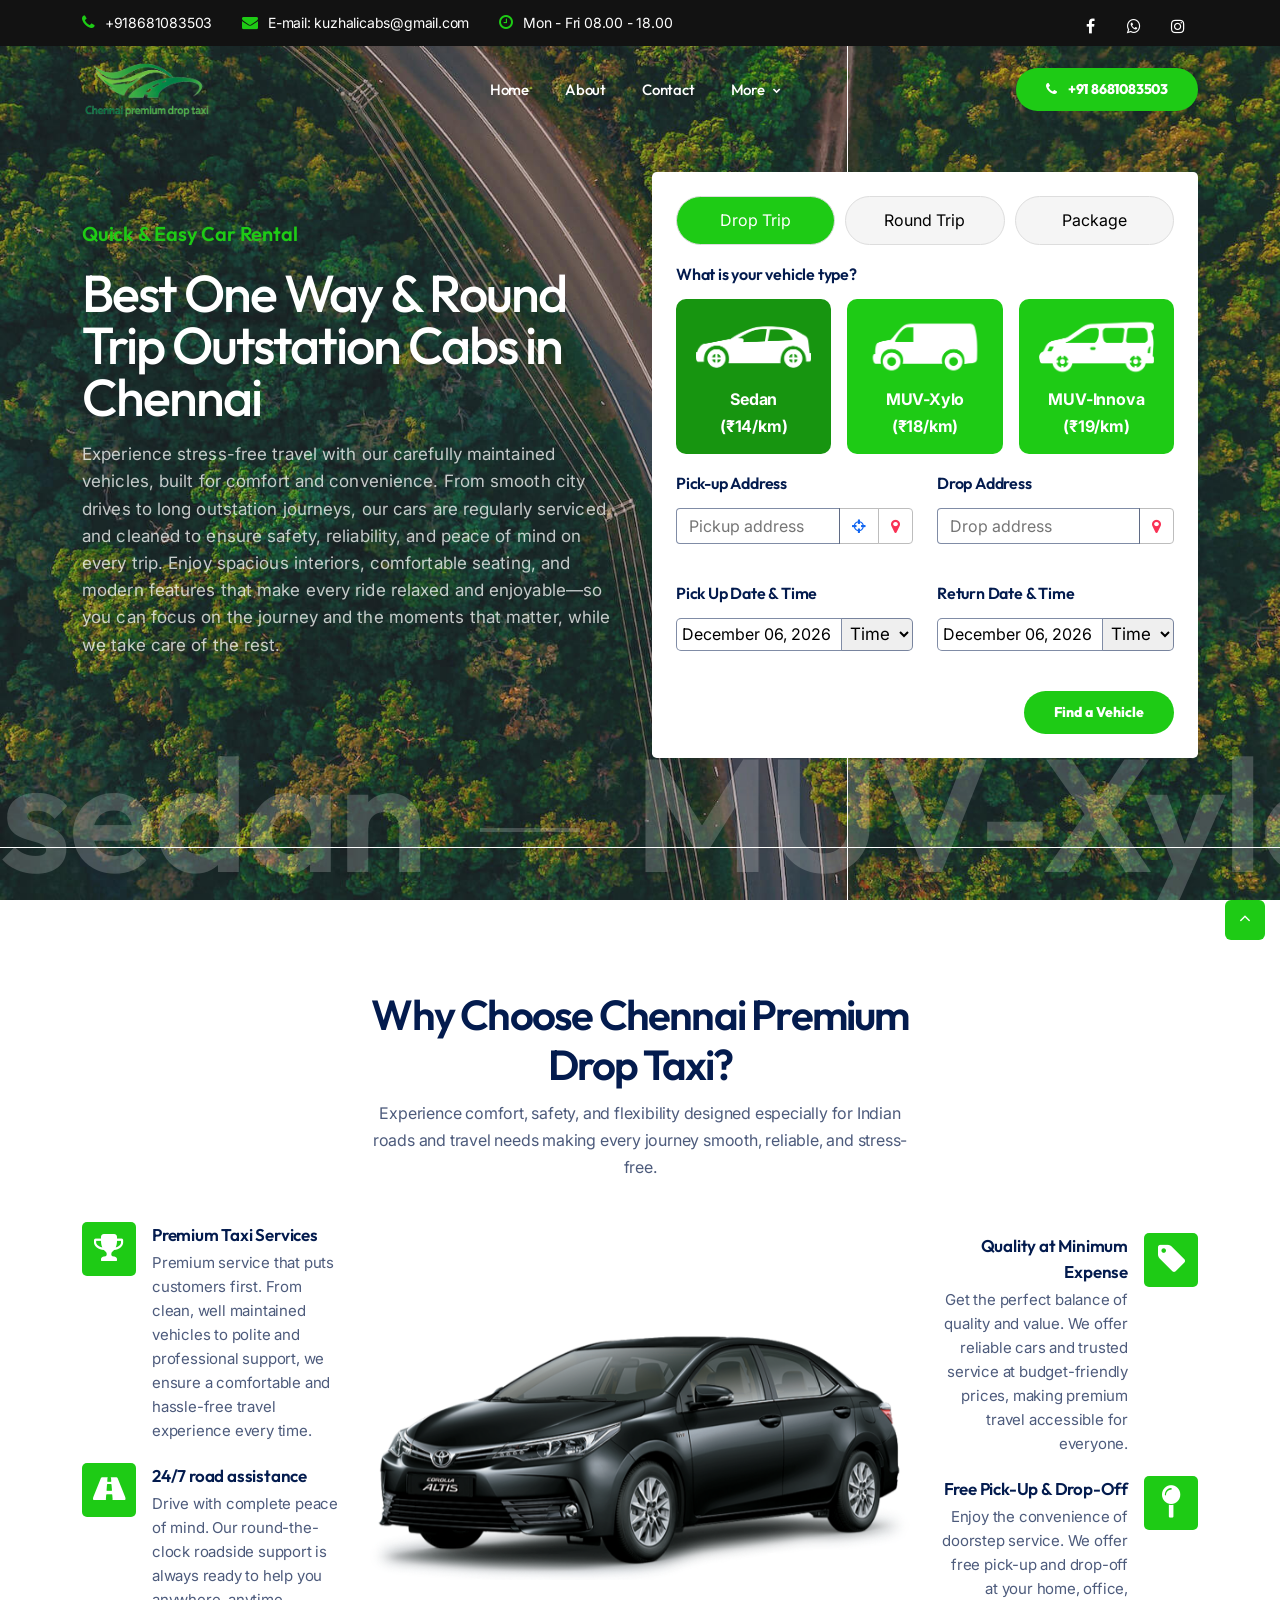
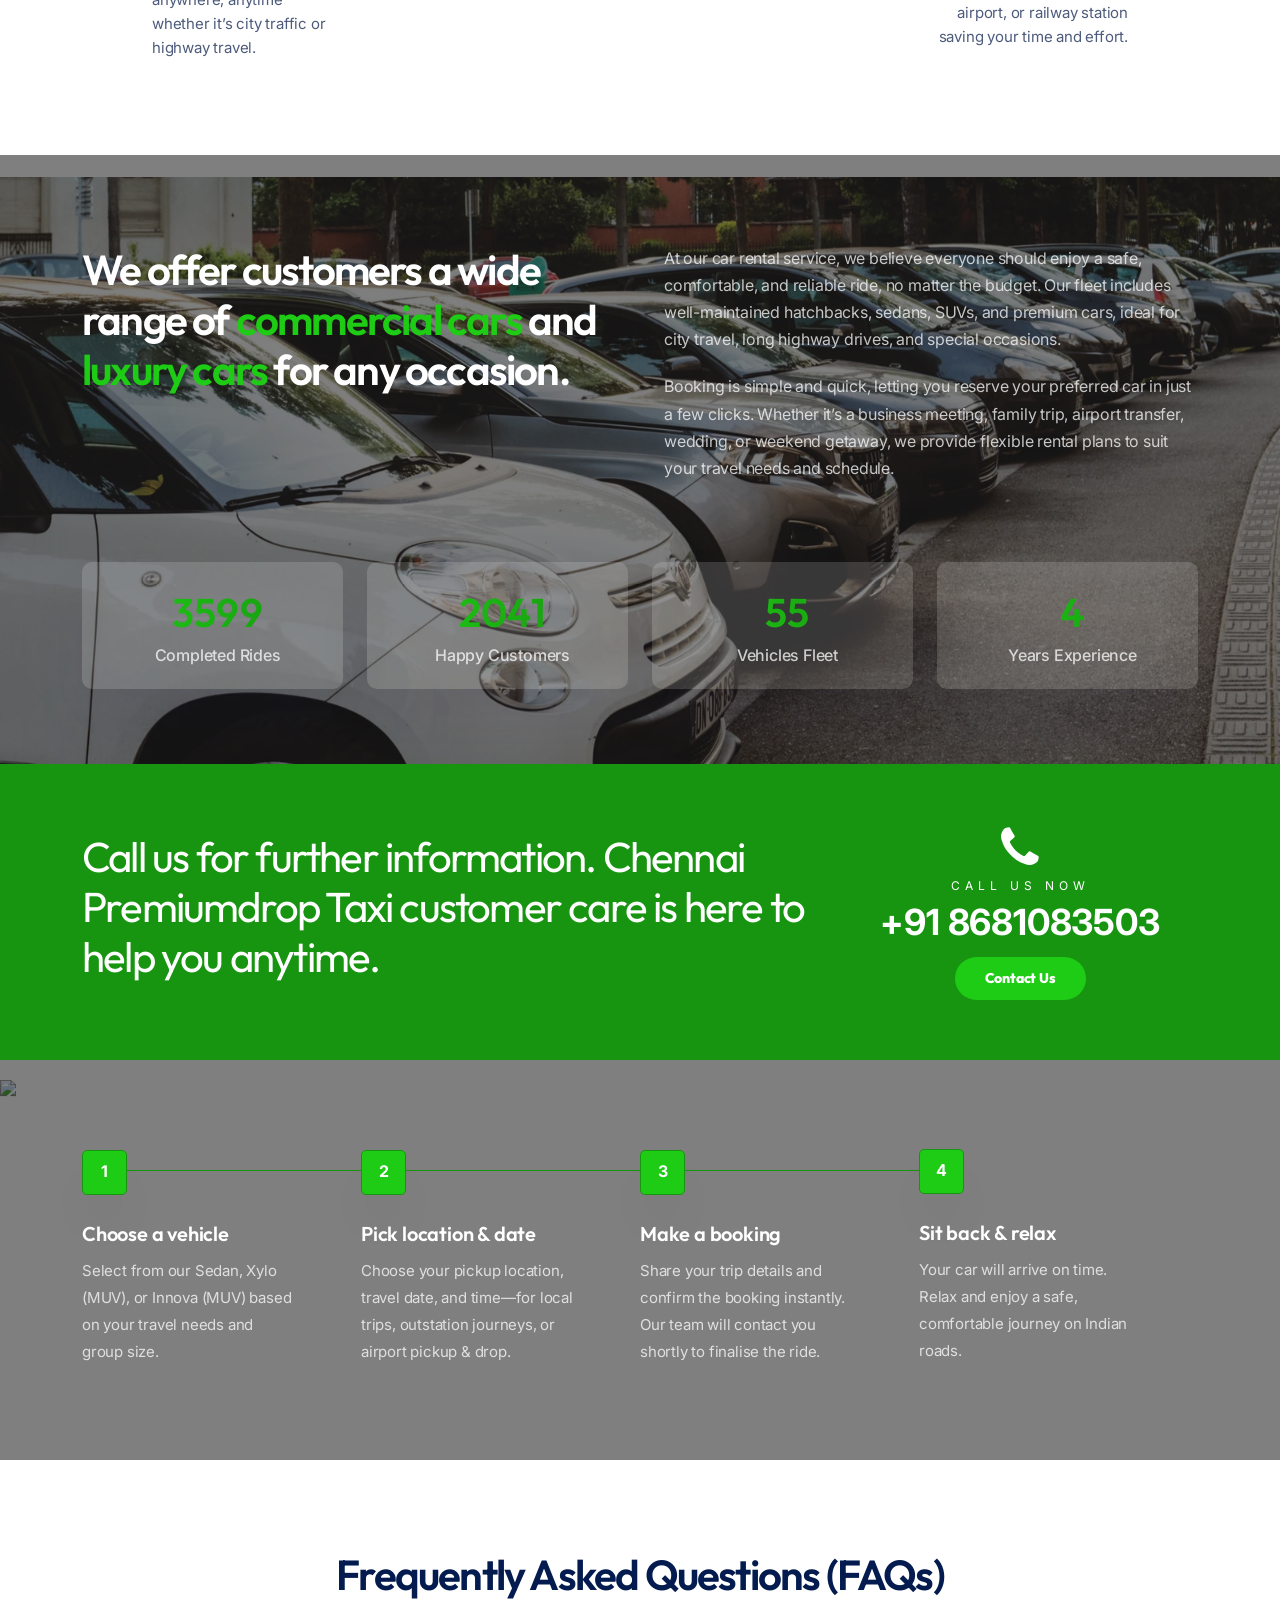
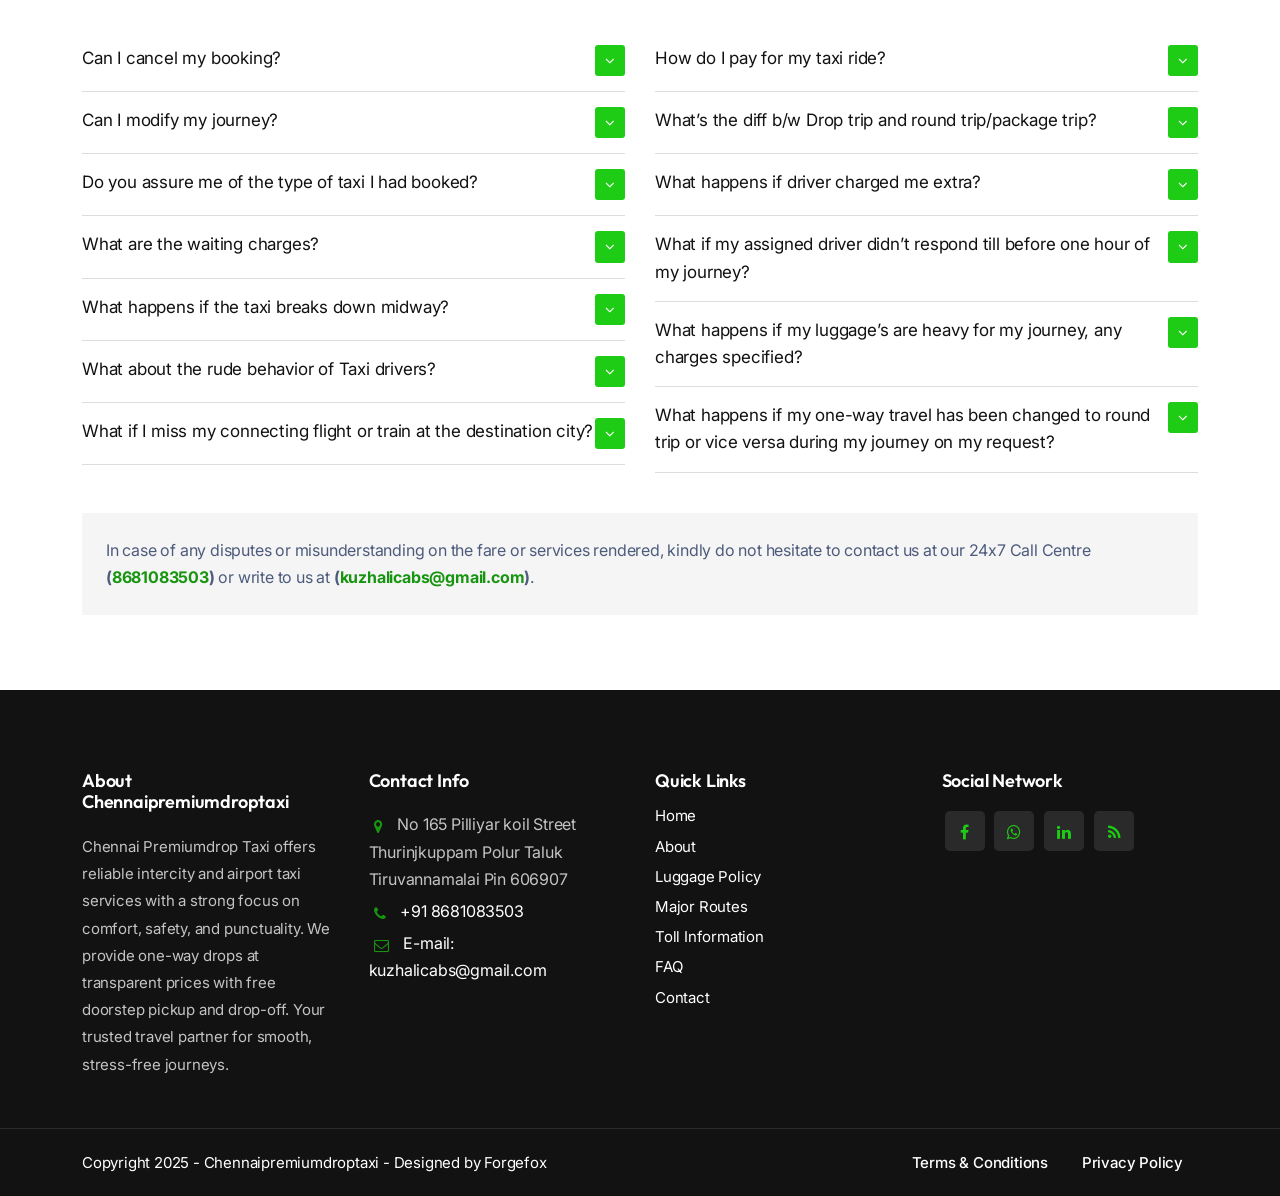
==== index.html @ 8f773630 "feat: Establish initial project structure with core pages, assets, styles, scripts, and vendor depen" ====
<!DOCTYPE html>
<html lang="zxx">

<head>
    <title>Chennai Premium Drop Taxi | Best One Way & Round Trip Outstation Cabs</title>
    <link rel="icon" href="images/logo.png" type="image/gif" sizes="16x16">
    <meta content="text/html;charset=utf-8" http-equiv="Content-Type">
    <meta content="width=device-width, initial-scale=1.0" name="viewport">
    <meta
        content="Book Chennai Premium Drop Taxi for reliable one-way drops, round trips, and tour packages. Affordable fares starting at ₹14/km. Well-maintained Sedan, MUV-Xylo, and Innova cars."
        name="description">
    <meta
        content="drop taxi chennai, one way taxi chennai, outstation cabs chennai, chennai to coimbatore drop taxi, premium drop taxi, outstation car rental chennai, drop taxi services in tamil nadu"
        name="keywords">
    <meta content="Chennai Premium Drop Taxi" name="author">
    <link rel="canonical" href="https://chennaipremiumdroptaxi.com/" />

    <!-- Open Graph / Facebook -->
    <meta property="og:type" content="website">
    <meta property="og:url" content="https://chennaipremiumdroptaxi.com/">
    <meta property="og:title" content="Chennai Premium Drop Taxi | Best One Way & Round Trip Outstation Cabs">
    <meta property="og:description"
        content="Affordable and reliable outstation taxi services. One-way drops and round trips starting at ₹14/km. Well-maintained cars with professional drivers.">
    <meta property="og:image" content="https://chennaipremiumdroptaxi.com/images/logo.png">

    <!-- Twitter -->
    <meta property="twitter:card" content="summary_large_image">
    <meta property="twitter:url" content="https://chennaipremiumdroptaxi.com/">
    <meta property="twitter:title" content="Chennai Premium Drop Taxi | Best One Way & Round Trip Outstation Cabs">
    <meta property="twitter:description"
        content="Affordable and reliable outstation taxi services. One-way drops and round trips starting at ₹14/km. Well-maintained cars with professional drivers.">
    <meta property="twitter:image" content="https://chennaipremiumdroptaxi.com/images/logo.png">

    <!-- Structured Data (JSON-LD) -->
    <script type="application/ld+json">
    {
      "@context": "https://schema.org",
      "@type": "TaxiService",
      "name": "Chennai Premium Drop Taxi",
      "description": "Premium drop taxi service in Chennai offering one-way and round-trip outstation cabs starting at ₹14/km.",
      "provider": {
        "@type": "LocalBusiness",
        "name": "Chennai Premium Drop Taxi",
        "telephone": "+918681083503",
        "email": "kuzhalicabs@gmail.com",
        "address": {
          "@type": "PostalAddress",
          "streetAddress": "No 165 Pilliyar koil Street, Thurinjkuppam, Polur Taluk",
          "addressLocality": "Tiruvannamalai",
          "addressRegion": "Tamil Nadu",
          "postalCode": "606907",
          "addressCountry": "IN"
        },
        "image": "https://chennaipremiumdroptaxi.com/images/logo.png"
      },
      "areaServed": [
        "Chennai", "Coimbatore", "Madurai", "Trichy", "Salem", "Vellore", "Puducherry"
      ],
      "hasOfferCatalog": {
        "@type": "OfferCatalog",
        "name": "Taxi Services",
        "itemListElement": [
          {
            "@type": "Offer",
            "itemOffered": {
              "@type": "Service",
              "name": "One Way Drop Taxi",
              "description": "Affordable one-way taxi service from Chennai to various destinations."
            },
            "priceSpecification": {
              "@type": "UnitPriceSpecification",
              "priceCurrency": "INR",
              "price": "14",
              "unitText": "km"
            }
          },
          {
            "@type": "Offer",
            "itemOffered": {
              "@type": "Service",
              "name": "Round Trip Cabs",
              "description": "Safe and comfortable round-trip outstation cab services."
            }
          }
        ]
      }
    }
    </script>
    <!-- CSS Files
    ================================================== -->
    <link href="css/bootstrap.min.css" rel="stylesheet" type="text/css" id="bootstrap">
    <link href="css/mdb.min.css" rel="stylesheet" type="text/css" id="mdb">
    <link href="css/plugins.css" rel="stylesheet" type="text/css">
    <link href="css/style.css" rel="stylesheet" type="text/css">
    <link href="css/coloring.css" rel="stylesheet" type="text/css">
    <link rel="stylesheet" href="css/my-css.css">
    <!-- color scheme -->
    <link id="colors" href="css/colors/scheme-01.css" rel="stylesheet" type="text/css">
    <link rel="stylesheet" href="https://unpkg.com/leaflet@1.9.4/dist/leaflet.css" />
    <script src="https://unpkg.com/leaflet@1.9.4/dist/leaflet.js"></script>


</head>

<body>
    <div id="wrapper">

        <!-- page preloader begin -->
        <div id="de-preloader"></div>
        <!-- page preloader close -->

        <!-- header begin -->
        <header class="transparent scroll-light has-topbar">
            <div id="topbar" class="topbar-dark text-light">
                <div class="container">
                    <div class="topbar-left xs-hide">
                        <div class="topbar-widget">
                            <div class="topbar-widget"><a href="tel:8681083503"><i
                                        class="fa fa-phone"></i>+918681083503</a>
                            </div>
                            <div class="topbar-widget"><a href="mailto:kuzhalicabs@gmail.com"><i
                                        class="fa fa-envelope"></i>E-mail:
                                    kuzhalicabs@gmail.com</a></div>
                            <div class="topbar-widget"><a href="#"><i class="fa fa-clock-o"></i>Mon - Fri 08.00 -
                                    18.00</a></div>
                        </div>
                    </div>

                    <div class="topbar-right">
                        <div class="social-icons">
                            <a href="#"><i class="fa fa-facebook fa-lg"></i></a>
                            <a href="https://wa.me/918681083503"><i class="fa fa-whatsapp fa-lg"></i></a>


                            <a href="#"><i class="fa fa-instagram fa-lg"></i></a>
                        </div>
                    </div>
                    <div class="clearfix"></div>
                </div>
            </div>
            <div class="container">
                <div class="row">
                    <div class="col-md-12">
                        <div class="de-flex sm-pt10">
                            <div class="de-flex-col">
                                <div class="de-flex-col">
                                    <!-- logo begin -->
                                    <div id="logo">
                                        <a href="https://chennaipremiumdroptaxi.com/">
                                            <img src="images/logo.png" alt="Chennai Premium Drop Taxi Logo"
                                                style="width: 130px;">
                                        </a>
                                    </div>
                                    <!-- logo close -->
                                </div>
                            </div>
                            <div class="de-flex-col header-col-mid">
                                <ul id="mainmenu">
                                    <li><a class="menu-item" href="https://chennaipremiumdroptaxi.com/">Home</a></li>
                                    <li><a class="menu-item" href="about">About</a></li>
                                    <li><a class="menu-item" href="contact">Contact</a></li>
                                    <li><a class="menu-item" href="#">More</a>
                                        <ul>
                                            <li><a class="menu-item" href="luggage">Luggage Policy</a></li>
                                            <li><a class="menu-item" href="major_routes">Major Routes</a></li>
                                            <li><a class="menu-item" href="toll_info">Toll Information</a></li>
                                            <li><a class="menu-item" href="faq">FAQ</a></li>
                                            <li><a class="menu-item" href="cancellation">Cancellation Policy</a>
                                            </li>
                                            <li><a class="menu-item" href="refund">Refund Policy</a></li>
                                        </ul>
                                    </li>

                                </ul>
                            </div>
                            <div class="de-flex-col">
                                <div class="menu_side_area">
                                    <a href="tel:8681083503" class="btn-main"><i class="fa fa-phone me-2"></i>
                                        +91 8681083503</a>
                                    <span id="menu-btn"></span>
                                </div>
                            </div>
                        </div>
                    </div>
                </div>
            </div>
        </header>
        <!-- header close -->
        <!-- content begin -->
        <div class="no-bottom no-top" id="content">
            <div id="top"></div>
            <section id="section-hero" aria-label="section" class="jarallax full-height vertical-center">
                <img src="images/background/1.jpg" class="jarallax-img" alt="Professional Drop Taxi Service Chennai">
                <div class="container position-relative z1000">
                    <div class="row align-items-center">
                        <div class="col-lg-6 text-light">
                            <h4><span class="id-color">Quick & Easy Car Rental</span></h4>
                            <div class="spacer-10"></div>
                            <h1 class="mb-2">Best One Way & Round Trip Outstation Cabs in Chennai</h1>
                            <div class="spacer-10"></div>
                            <p class="lead">Experience stress-free travel with our carefully maintained vehicles, built
                                for comfort and convenience. From smooth city drives to long outstation journeys, our
                                cars are regularly serviced and cleaned to ensure safety, reliability, and peace of mind
                                on every trip. Enjoy spacious interiors, comfortable seating, and modern features that
                                make every ride relaxed and enjoyable—so you can focus on the journey and the moments
                                that matter, while we take care of the rest.</p>
                        </div>

                        <div class="col-lg-6">
                            <div class="spacer-single sm-hide"></div>
                            <div class="p-4 rounded-3 shadow-soft" data-bgcolor="#ffffff">

                                <div class="trip-tabs">
                                    <button class="trip-tab active" data-tab="drop">Drop Trip</button>
                                    <button class="trip-tab" data-tab="round">Round Trip</button>
                                    <button class="trip-tab" data-tab="package">Package</button>
                                </div>
                                <div class="trip-content active" id="tab-drop">
                                    <form name="contactForm" id='contact_form' method="post">
                                        <h5>What is your vehicle type?</h5>

                                        <div class="de_form de_radio row g-3 justify-content-center">
                                            <div class="radio-img col-lg-4 col-sm-4 col-4">
                                                <input id="radio-1a" name="Car_Type" type="radio" value="Sedan"
                                                    checked="checked">
                                                <label for="radio-1a"><img src="images/select-form/car.png" alt="">Sedan
                                                    <br>(₹14/km)</label>
                                            </div>

                                            <div class="radio-img col-lg-4 col-sm-4 col-4">
                                                <input id="radio-1b" name="Car_Type" type="radio" value="MUV-Xylo">
                                                <label for="radio-1b"><img src="images/select-form/van.png"
                                                        alt="">MUV-Xylo <br>(₹18/km)</label>
                                            </div>

                                            <div class="radio-img col-lg-4 col-sm-4 col-4">
                                                <input id="radio-1c" name="Car_Type" type="radio" value="MUV-Innova">
                                                <label for="radio-1c"><img src="images/select-form/minibus.png"
                                                        alt="">MUV-Innova <br>(₹19/km)</label>
                                            </div>

                                            <!-- <div class="radio-img col-lg-3 col-sm-3 col-6">
                                                <input id="radio-1d" name="Car_Type" type="radio" value="Retail">
                                                <label for="radio-1d"><img src="images/select-form/sportscar.png" alt="">Prestige</label>
                                            </div> -->
                                        </div>

                                        <div class="spacer-20"></div>

                                        <div class="row">
                                            <div class="col-lg-6 mb20">
                                                <h5>Pick-up Address</h5>
                                                <div class="input-group">
                                                    <input type="text" id="autocomplete" class="form-control"
                                                        placeholder="Pickup address">
                                                    <span class="input-group-text bg-white pointer main-btn-locate"
                                                        data-target="autocomplete" title="Use Current Location"><i
                                                            class="fa fa-crosshairs text-primary"></i></span>
                                                    <span class="input-group-text bg-white pointer main-btn-map"
                                                        data-target="autocomplete" title="Pick from Map"><i
                                                            class="fa fa-map-marker text-danger"></i></span>
                                                </div>
                                            </div>

                                            <div class="col-lg-6 mb20">
                                                <h5>Drop Address</h5>
                                                <div class="input-group">
                                                    <input type="text" id="autocomplete2" class="form-control"
                                                        placeholder="Drop address">
                                                    <span class="input-group-text bg-white pointer main-btn-map"
                                                        data-target="autocomplete2" title="Pick from Map"><i
                                                            class="fa fa-map-marker text-danger"></i></span>
                                                </div>
                                            </div>

                                            <div class="col-lg-12 mb20">
                                                <div class="main-map-wrapper"
                                                    style="display: none; height: 300px; width: 100%; border-radius: 10px; border: 1px solid #ddd; overflow: hidden; margin-bottom: 20px;">
                                                    <div id="main-map-canvas" style="height: 100%; width: 100%;"></div>
                                                </div>
                                            </div>

                                            <div class="col-lg-6 mb20">
                                                <h5>Pick Up Date & Time</h5>
                                                <div class="date-time-field">
                                                    <input type="text" id="date-picker" name="Pick Up Date" value="">
                                                    <select name="Pick Up Time" id="pickup-time">
                                                        <option selected disabled value="Select time">Time</option>
                                                        <option value="00:00">00:00</option>
                                                        <option value="00:30">00:30</option>
                                                        <option value="01:00">01:00</option>
                                                        <option value="01:30">01:30</option>
                                                        <option value="02:00">02:00</option>
                                                        <option value="02:30">02:30</option>
                                                        <option value="03:00">03:00</option>
                                                        <option value="03:30">03:30</option>
                                                        <option value="04:00">04:00</option>
                                                        <option value="04:30">04:30</option>
                                                        <option value="05:00">05:00</option>
                                                        <option value="05:30">05:30</option>
                                                        <option value="06:00">06:00</option>
                                                        <option value="06:30">06:30</option>
                                                        <option value="07:00">07:00</option>
                                                        <option value="07:30">07:30</option>
                                                        <option value="08:00">08:00</option>
                                                        <option value="08:30">08:30</option>
                                                        <option value="09:00">09:00</option>
                                                        <option value="09:30">09:30</option>
                                                        <option value="10:00">10:00</option>
                                                        <option value="10:30">10:30</option>
                                                        <option value="11:00">11:00</option>
                                                        <option value="11:30">11:30</option>
                                                        <option value="12:00">12:00</option>
                                                        <option value="12:30">12:30</option>
                                                        <option value="13:00">13:00</option>
                                                        <option value="13:30">13:30</option>
                                                        <option value="14:00">14:00</option>
                                                        <option value="14:30">14:30</option>
                                                        <option value="15:00">15:00</option>
                                                        <option value="15:30">15:30</option>
                                                        <option value="16:00">16:00</option>
                                                        <option value="16:30">16:30</option>
                                                        <option value="17:00">17:00</option>
                                                        <option value="17:30">17:30</option>
                                                        <option value="18:00">18:00</option>
                                                        <option value="18:30">18:30</option>
                                                        <option value="19:00">19:00</option>
                                                        <option value="19:30">19:30</option>
                                                        <option value="20:00">20:00</option>
                                                        <option value="20:30">20:30</option>
                                                        <option value="21:00">21:00</option>
                                                        <option value="21:30">21:30</option>
                                                        <option value="22:00">22:00</option>
                                                        <option value="22:30">22:30</option>
                                                        <option value="23:00">23:00</option>
                                                        <option value="23:30">23:30</option>
                                                    </select>
                                                </div>
                                            </div>

                                            <div class="col-lg-6 mb20">
                                                <h5>Return Date & Time</h5>
                                                <div class="date-time-field">
                                                    <input type="text" id="date-picker-2" name="Collection Date"
                                                        value="">
                                                    <select name="Collection Time" id="collection-time">
                                                        <option selected disabled value="Select time">Time</option>
                                                        <option value="00:00">00:00</option>
                                                        <option value="00:30">00:30</option>
                                                        <option value="01:00">01:00</option>
                                                        <option value="01:30">01:30</option>
                                                        <option value="02:00">02:00</option>
                                                        <option value="02:30">02:30</option>
                                                        <option value="03:00">03:00</option>
                                                        <option value="03:30">03:30</option>
                                                        <option value="04:00">04:00</option>
                                                        <option value="04:30">04:30</option>
                                                        <option value="05:00">05:00</option>
                                                        <option value="05:30">05:30</option>
                                                        <option value="06:00">06:00</option>
                                                        <option value="06:30">06:30</option>
                                                        <option value="07:00">07:00</option>
                                                        <option value="07:30">07:30</option>
                                                        <option value="08:00">08:00</option>
                                                        <option value="08:30">08:30</option>
                                                        <option value="09:00">09:00</option>
                                                        <option value="09:30">09:30</option>
                                                        <option value="10:00">10:00</option>
                                                        <option value="10:30">10:30</option>
                                                        <option value="11:00">11:00</option>
                                                        <option value="11:30">11:30</option>
                                                        <option value="12:00">12:00</option>
                                                        <option value="12:30">12:30</option>
                                                        <option value="13:00">13:00</option>
                                                        <option value="13:30">13:30</option>
                                                        <option value="14:00">14:00</option>
                                                        <option value="14:30">14:30</option>
                                                        <option value="15:00">15:00</option>
                                                        <option value="15:30">15:30</option>
                                                        <option value="16:00">16:00</option>
                                                        <option value="16:30">16:30</option>
                                                        <option value="17:00">17:00</option>
                                                        <option value="17:30">17:30</option>
                                                        <option value="18:00">18:00</option>
                                                        <option value="18:30">18:30</option>
                                                        <option value="19:00">19:00</option>
                                                        <option value="19:30">19:30</option>
                                                        <option value="20:00">20:00</option>
                                                        <option value="20:30">20:30</option>
                                                        <option value="21:00">21:00</option>
                                                        <option value="21:30">21:30</option>
                                                        <option value="22:00">22:00</option>
                                                        <option value="22:30">22:30</option>
                                                        <option value="23:00">23:00</option>
                                                        <option value="23:30">23:30</option>
                                                    </select>
                                                </div>
                                            </div>
                                        </div>

                                        <div style="text-align: center;" class="col-lg-12">
                                            <div id="distanceOutput"
                                                style="font-size: 16px; font-weight: 600; color: #333; padding: 10px 0 0 0;">
                                            </div>
                                            <div id="priceOutput"
                                                style="font-size: 18px; font-weight: 700; color: #28a745; padding: 0px 0 10px 0;">
                                            </div>
                                        </div>

                                        <input type='submit' id='btn-submit-drop' value='Find a Vehicle'
                                            class="btn-main pull-right">

                                        <div class="clearfix"></div>

                                    </form>
                                </div>
                                <div class="trip-content" id="tab-round">
                                    <form name="roundTripForm" id="contact_form" method="post">

                                        <h5>What is your vehicle type?</h5>

                                        <!-- SAME VEHICLE RADIO BUTTONS -->
                                        <div class="de_form de_radio row g-3 justify-content-center">
                                            <div class="radio-img col-lg-4 col-sm-4 col-4">
                                                <input id="radio-2a" name="Car_Type" type="radio" value="Sedan" checked>
                                                <label for="radio-2a">
                                                    <img src="images/select-form/car.png" alt="">Sedan <br>(₹14/km)
                                                </label>
                                            </div>

                                            <div class="radio-img col-lg-4 col-sm-4 col-4">
                                                <input id="radio-2b" name="Car_Type" type="radio" value="MUV-Xylo">
                                                <label for="radio-2b">
                                                    <img src="images/select-form/van.png" alt="">MUV-Xylo <br>(₹18/km)
                                                </label>
                                            </div>

                                            <div class="radio-img col-lg-4 col-sm-4 col-4">
                                                <input id="radio-2c" name="Car_Type" type="radio" value="MUV-Innova">
                                                <label for="radio-2c">
                                                    <img src="images/select-form/minibus.png" alt="">MUV-Innova
                                                    <br>(₹19/km)
                                                </label>
                                            </div>
                                        </div>

                                        <div class="spacer-20"></div>

                                        <!-- LOCATIONS -->
                                        <div class="row">
                                            <div class="col-lg-6 mb20">
                                                <h5>From Address</h5>
                                                <div class="input-group">
                                                    <input type="text" id="round-autocomplete-from" class="form-control"
                                                        placeholder="From address">
                                                    <span class="input-group-text bg-white pointer main-btn-locate"
                                                        data-target="round-autocomplete-from"
                                                        title="Use Current Location"><i
                                                            class="fa fa-crosshairs text-primary"></i></span>
                                                    <span class="input-group-text bg-white pointer main-btn-map"
                                                        data-target="round-autocomplete-from" title="Pick from Map"><i
                                                            class="fa fa-map-marker text-danger"></i></span>
                                                </div>
                                            </div>

                                            <div class="col-lg-6 mb20">
                                                <h5>To Address</h5>
                                                <div class="input-group">
                                                    <input type="text" id="round-autocomplete-to" class="form-control"
                                                        placeholder="To address">
                                                    <span class="input-group-text bg-white pointer main-btn-map"
                                                        data-target="round-autocomplete-to" title="Pick from Map"><i
                                                            class="fa fa-map-marker text-danger"></i></span>
                                                </div>
                                            </div>

                                            <div class="col-lg-12 mb20">
                                                <div class="main-map-wrapper-round"
                                                    style="display: none; height: 350px; width: 100%; border-radius: 10px; border: 1px solid #ddd; overflow: hidden; margin-bottom: 20px;">
                                                    <div id="main-map-canvas-round" style="height: 100%; width: 100%;">
                                                    </div>
                                                </div>
                                            </div>

                                            <div class="col-lg-6 mb20">
                                                <h5>Pick Up Date & Time</h5>
                                                <div class="date-time-field">
                                                    <input type="text" id="round-date-picker" class="date-picker"
                                                        name="Round Pick Up Date">

                                                    <select name="Round Pick Up Time" id="round-pickup-time">
                                                        <option selected disabled value="">Time</option>
                                                        <option value="00:00">00:00</option>
                                                        <option value="00:30">00:30</option>
                                                        <option value="01:00">01:00</option>
                                                        <option value="01:30">01:30</option>
                                                        <option value="02:00">02:00</option>
                                                        <option value="02:30">02:30</option>
                                                        <option value="03:00">03:00</option>
                                                        <option value="03:30">03:30</option>
                                                        <option value="04:00">04:00</option>
                                                        <option value="04:30">04:30</option>
                                                        <option value="05:00">05:00</option>
                                                        <option value="05:30">05:30</option>
                                                        <option value="06:00">06:00</option>
                                                        <option value="06:30">06:30</option>
                                                        <option value="07:00">07:00</option>
                                                        <option value="07:30">07:30</option>
                                                        <option value="08:00">08:00</option>
                                                        <option value="08:30">08:30</option>
                                                        <option value="09:00">09:00</option>
                                                        <option value="09:30">09:30</option>
                                                        <option value="10:00">10:00</option>
                                                        <option value="10:30">10:30</option>
                                                        <option value="11:00">11:00</option>
                                                        <option value="11:30">11:30</option>
                                                        <option value="12:00">12:00</option>
                                                        <option value="12:30">12:30</option>
                                                        <option value="13:00">13:00</option>
                                                        <option value="13:30">13:30</option>
                                                        <option value="14:00">14:00</option>
                                                        <option value="14:30">14:30</option>
                                                        <option value="15:00">15:00</option>
                                                        <option value="15:30">15:30</option>
                                                        <option value="16:00">16:00</option>
                                                        <option value="16:30">16:30</option>
                                                        <option value="17:00">17:00</option>
                                                        <option value="17:30">17:30</option>
                                                        <option value="18:00">18:00</option>
                                                        <option value="18:30">18:30</option>
                                                        <option value="19:00">19:00</option>
                                                        <option value="19:30">19:30</option>
                                                        <option value="20:00">20:00</option>
                                                        <option value="20:30">20:30</option>
                                                        <option value="21:00">21:00</option>
                                                        <option value="21:30">21:30</option>
                                                        <option value="22:00">22:00</option>
                                                        <option value="22:30">22:30</option>
                                                        <option value="23:00">23:00</option>
                                                        <option value="23:30">23:30</option>
                                                    </select>
                                                </div>
                                            </div>

                                            <div class="col-lg-6 mb20">
                                                <h5>Return Date & Time</h5>
                                                <div class="date-time-field">
                                                    <input type="text" id="round-return-date-picker" class="date-picker"
                                                        name="Round Return Date">
                                                    <select name="Round Return Time" id="round-return-time">
                                                        <option selected disabled value="">Time</option>
                                                        <option value="00:00">00:00</option>
                                                        <option value="00:30">00:30</option>
                                                        <option value="01:00">01:00</option>
                                                        <option value="01:30">01:30</option>
                                                        <option value="02:00">02:00</option>
                                                        <option value="02:30">02:30</option>
                                                        <option value="03:00">03:00</option>
                                                        <option value="03:30">03:30</option>
                                                        <option value="04:00">04:00</option>
                                                        <option value="04:30">04:30</option>
                                                        <option value="05:00">05:00</option>
                                                        <option value="05:30">05:30</option>
                                                        <option value="06:00">06:00</option>
                                                        <option value="06:30">06:30</option>
                                                        <option value="07:00">07:00</option>
                                                        <option value="07:30">07:30</option>
                                                        <option value="08:00">08:00</option>
                                                        <option value="08:30">08:30</option>
                                                        <option value="09:00">09:00</option>
                                                        <option value="09:30">09:30</option>
                                                        <option value="10:00">10:00</option>
                                                        <option value="10:30">10:30</option>
                                                        <option value="11:00">11:00</option>
                                                        <option value="11:30">11:30</option>
                                                        <option value="12:00">12:00</option>
                                                        <option value="12:30">12:30</option>
                                                        <option value="13:00">13:00</option>
                                                        <option value="13:30">13:30</option>
                                                        <option value="14:00">14:00</option>
                                                        <option value="14:30">14:30</option>
                                                        <option value="15:00">15:00</option>
                                                        <option value="15:30">15:30</option>
                                                        <option value="16:00">16:00</option>
                                                        <option value="16:30">16:30</option>
                                                        <option value="17:00">17:00</option>
                                                        <option value="17:30">17:30</option>
                                                        <option value="18:00">18:00</option>
                                                        <option value="18:30">18:30</option>
                                                        <option value="19:00">19:00</option>
                                                        <option value="19:30">19:30</option>
                                                        <option value="20:00">20:00</option>
                                                        <option value="20:30">20:30</option>
                                                        <option value="21:00">21:00</option>
                                                        <option value="21:30">21:30</option>
                                                        <option value="22:00">22:00</option>
                                                        <option value="22:30">22:30</option>
                                                        <option value="23:00">23:00</option>
                                                        <option value="23:30">23:30</option>
                                                    </select>
                                                </div>
                                            </div>

                                            <div class="col-lg-6 mb20">
                                                <h5>No. of Days</h5>
                                                <input type="number" id="round-days" class="form-control" min="1"
                                                    placeholder="Enter number of days">
                                            </div>

                                        </div>

                                        <div style="text-align: center;" class="col-lg-12">
                                            <div id="round-distanceOutput"
                                                style="font-size: 16px; font-weight: 600; color: #333; padding: 10px 0px 0px 0px;">
                                            </div>
                                            <div id="round-priceOutput"
                                                style="font-size: 18px; font-weight: 700; color: #28a745; padding: 0px 0px 10px 0px;">
                                            </div>
                                        </div>

                                        <input type="submit" id="btn-submit-round" value="Find a Vehicle"
                                            class="btn-main pull-right">
                                        <div class="clearfix"></div>

                                    </form>
                                </div>

                                <div class="trip-content" id="tab-package">
                                    <form name="packageForm" id="contact_form" method="post">

                                        <h5>What is your vehicle type?</h5>

                                        <div class="de_form de_radio row g-3 justify-content-center">
                                            <div class="radio-img col-lg-4 col-sm-4 col-4">
                                                <input id="radio-3a" name="Car_Type_Pkg" type="radio" value="Sedan"
                                                    checked>
                                                <label for="radio-3a">
                                                    <img src="images/select-form/car.png" alt="">Sedan <br>(₹14/km)
                                                </label>
                                            </div>

                                            <div class="radio-img col-lg-4 col-sm-4 col-4">
                                                <input id="radio-3b" name="Car_Type_Pkg" type="radio" value="MUV-Xylo">
                                                <label for="radio-3b">
                                                    <img src="images/select-form/van.png" alt="">MUV-Xylo <br>(₹18/km)
                                                </label>
                                            </div>

                                            <div class="radio-img col-lg-4 col-sm-4 col-4">
                                                <input id="radio-3c" name="Car_Type_Pkg" type="radio"
                                                    value="MUV-Innova">
                                                <label for="radio-3c">
                                                    <img src="images/select-form/minibus.png" alt="">MUV-Innova
                                                    <br>(₹19/km)
                                                </label>
                                            </div>
                                        </div>

                                        <div class="spacer-20"></div>

                                        <div class="row">
                                            <div class="col-lg-12 mb20">
                                                <h5>Select City</h5>
                                                <select id="package-city" class="form-control">
                                                    <option value="" selected disabled>Select city</option>
                                                    <option value="chennai">Chennai</option>
                                                    <option value="coimbatore">Coimbatore</option>
                                                </select>
                                            </div>

                                            <div class="col-lg-6 mb20">
                                                <h5>From</h5>
                                                <select id="package-from" class="form-control" disabled>
                                                    <option value="" selected disabled>Select from</option>
                                                </select>
                                            </div>

                                            <div class="col-lg-6 mb20">
                                                <h5>To</h5>
                                                <select id="package-to" class="form-control" disabled>
                                                    <option value="" selected disabled>Select to</option>
                                                </select>
                                            </div>

                                            <div class="col-lg-12 mb20">
                                                <h5>Pick Up Date & Time</h5>
                                                <div class="date-time-field">
                                                    <input type="text" id="package-date-picker" class="date-picker"
                                                        name="Package Pick Up Date">
                                                    <select name="Package Pick Up Time" id="package-pickup-time">
                                                        <option selected disabled value="">Time</option>
                                                        <option value="00:00">00:00</option>
                                                        <option value="00:30">00:30</option>
                                                        <option value="01:00">01:00</option>
                                                        <option value="01:30">01:30</option>
                                                        <option value="02:00">02:00</option>
                                                        <option value="02:30">02:30</option>
                                                        <option value="03:00">03:00</option>
                                                        <option value="03:30">03:30</option>
                                                        <option value="04:00">04:00</option>
                                                        <option value="04:30">04:30</option>
                                                        <option value="05:00">05:00</option>
                                                        <option value="05:30">05:30</option>
                                                        <option value="06:00">06:00</option>
                                                        <option value="06:30">06:30</option>
                                                        <option value="07:00">07:00</option>
                                                        <option value="07:30">07:30</option>
                                                        <option value="08:00">08:00</option>
                                                        <option value="08:30">08:30</option>
                                                        <option value="09:00">09:00</option>
                                                        <option value="09:30">09:30</option>
                                                        <option value="10:00">10:00</option>
                                                        <option value="10:30">10:30</option>
                                                        <option value="11:00">11:00</option>
                                                        <option value="11:30">11:30</option>
                                                        <option value="12:00">12:00</option>
                                                        <option value="12:30">12:30</option>
                                                        <option value="13:00">13:00</option>
                                                        <option value="13:30">13:30</option>
                                                        <option value="14:00">14:00</option>
                                                        <option value="14:30">14:30</option>
                                                        <option value="15:00">15:00</option>
                                                        <option value="15:30">15:30</option>
                                                        <option value="16:00">16:00</option>
                                                        <option value="16:30">16:30</option>
                                                        <option value="17:00">17:00</option>
                                                        <option value="17:30">17:30</option>
                                                        <option value="18:00">18:00</option>
                                                        <option value="18:30">18:30</option>
                                                        <option value="19:00">19:00</option>
                                                        <option value="19:30">19:30</option>
                                                        <option value="20:00">20:00</option>
                                                        <option value="20:30">20:30</option>
                                                        <option value="21:00">21:00</option>
                                                        <option value="21:30">21:30</option>
                                                        <option value="22:00">22:00</option>
                                                        <option value="22:30">22:30</option>
                                                        <option value="23:00">23:00</option>
                                                        <option value="23:30">23:30</option>
                                                    </select>
                                                </div>
                                            </div>
                                        </div>

                                        <div class="spacer-10"></div>
                                        <input type="submit" id="btn-submit-package" value="Find a Vehicle"
                                            class="btn-main pull-right">
                                        <div class="clearfix"></div>

                                    </form>
                                </div>

                            </div>
                        </div>

                    </div>
                </div>

                <div class="position-absolute d-flex bottom-20">
                    <div class="de-marquee-list style-2">
                        <div class="d-item">
                            <span class="d-item-txt">sedan</span>
                            <span class="d-item-display">
                                <i class="d-item-dot"></i>
                            </span>
                            <span class="d-item-txt">MUV-Xylo</span>
                            <span class="d-item-display">
                                <i class="d-item-dot"></i>
                            </span>
                            <span class="d-item-txt">MUV-Innova</span>
                            <span class="d-item-display">
                                <i class="d-item-dot"></i>
                            </span>
                            <span class="d-item-txt">sedan</span>
                            <span class="d-item-display">
                                <i class="d-item-dot"></i>
                            </span>
                            <span class="d-item-txt">MUV-Xylo</span>
                            <span class="d-item-display">
                                <i class="d-item-dot"></i>
                            </span>
                            <span class="d-item-txt">MUV-Innova</span>
                            <span class="d-item-display">
                                <i class="d-item-dot"></i>
                            </span>
                            <span class="d-item-txt">sedan</span>
                            <span class="d-item-display">
                                <i class="d-item-dot"></i>
                            </span>
                            <span class="d-item-txt">MUV-Xylo</span>
                            <span class="d-item-display">
                                <i class="d-item-dot"></i>
                            </span>
                            <span class="d-item-txt">MUV-Innova</span>
                            <span class="d-item-display">
                                <i class="d-item-dot"></i>
                            </span>
                            <span class="d-item-txt">sedan</span>
                            <span class="d-item-display">
                                <i class="d-item-dot"></i>
                            </span>
                            <span class="d-item-txt">MUV-Xylo</span>
                            <span class="d-item-display">
                                <i class="d-item-dot"></i>
                            </span>
                            <span class="d-item-txt">MUV-Innova</span>
                            <span class="d-item-display">
                                <i class="d-item-dot"></i>
                            </span>
                        </div>
                    </div>

                    <div class="de-marquee-list style-2">
                        <div class="d-item">
                            <span class="d-item-txt">SUV</span>
                            <span class="d-item-display">
                                <i class="d-item-dot"></i>
                            </span>
                            <span class="d-item-txt">Hatchback</span>
                            <span class="d-item-display">
                                <i class="d-item-dot"></i>
                            </span>
                            <span class="d-item-txt">Crossover</span>
                            <span class="d-item-display">
                                <i class="d-item-dot"></i>
                            </span>
                            <span class="d-item-txt">Convertible</span>
                            <span class="d-item-display">
                                <i class="d-item-dot"></i>
                            </span>
                            <span class="d-item-txt">Sedan</span>
                            <span class="d-item-display">
                                <i class="d-item-dot"></i>
                            </span>
                            <span class="d-item-txt">Sports Car</span>
                            <span class="d-item-display">
                                <i class="d-item-dot"></i>
                            </span>
                            <span class="d-item-txt">Coupe</span>
                            <span class="d-item-display">
                                <i class="d-item-dot"></i>
                            </span>
                            <span class="d-item-txt">Minivan</span>
                            <span class="d-item-display">
                                <i class="d-item-dot"></i>
                            </span>
                            <span class="d-item-txt">Station Wagon</span>
                            <span class="d-item-display">
                                <i class="d-item-dot"></i>
                            </span>
                            <span class="d-item-txt">Truck</span>
                            <span class="d-item-display">
                                <i class="d-item-dot"></i>
                            </span>
                            <span class="d-item-txt">Minivans</span>
                            <span class="d-item-display">
                                <i class="d-item-dot"></i>
                            </span>
                            <span class="d-item-txt">Exotic Cars</span>
                            <span class="d-item-display">
                                <i class="d-item-dot"></i>
                            </span>
                        </div>
                    </div>
                </div>
            </section>

            <section aria-label="section">
                <div class="container">
                    <div class="row align-items-center">
                        <div class="col-lg-6 offset-lg-3 text-center">
                            <h2>Why Choose Chennai Premium Drop Taxi?</h2>
                            <p>Experience comfort, safety, and flexibility designed especially for Indian roads and
                                travel needs making every journey smooth, reliable, and stress-free.</p>
                            <div class="spacer-20"></div>
                        </div>
                        <div class="clearfix"></div>
                        <div class="col-lg-3">
                            <div class="box-icon s2 p-small mb20 wow fadeInRight" data-wow-delay=".5s">
                                <i class="fa bg-color fa-trophy"></i>
                                <div class="d-inner">
                                    <h4>Premium Taxi Services</h4>
                                    Premium service that puts customers first. From clean, well maintained vehicles to
                                    polite and professional support, we ensure a comfortable and hassle-free travel
                                    experience every time.
                                </div>
                            </div>
                            <div class="box-icon s2 p-small mb20 wow fadeInL fadeInRight" data-wow-delay=".75s">
                                <i class="fa bg-color fa-road"></i>
                                <div class="d-inner">
                                    <h4>24/7 road assistance</h4>
                                    Drive with complete peace of mind. Our round-the-clock roadside support is always
                                    ready to help you anywhere, anytime whether it’s city traffic or highway travel.
                                </div>
                            </div>
                        </div>

                        <div class="col-lg-6">
                            <img src="images/misc/car.png" alt="Well-maintained taxi fleet"
                                class="img-fluid wow fadeInUp">
                        </div>

                        <div class="col-lg-3">
                            <div class="box-icon s2 d-invert p-small mb20 wow fadeInL fadeInLeft" data-wow-delay="1s">
                                <i class="fa bg-color fa-tag"></i>
                                <div class="d-inner">
                                    <h4>Quality at Minimum Expense</h4>
                                    Get the perfect balance of quality and value. We offer reliable cars and trusted
                                    service at budget-friendly prices, making premium travel accessible for everyone.
                                </div>
                            </div>
                            <div class="box-icon s2 d-invert p-small mb20 wow fadeInL fadeInLeft"
                                data-wow-delay="1.25s">
                                <i class="fa bg-color fa-map-pin"></i>
                                <div class="d-inner">
                                    <h4>Free Pick-Up & Drop-Off</h4>
                                    Enjoy the convenience of doorstep service. We offer free pick-up and drop-off at
                                    your home, office, airport, or railway station saving your time and effort.
                                </div>
                            </div>
                        </div>
                    </div>
                </div>
            </section>

            <section class="text-light jarallax">
                <div class="de-overlay"></div>
                <img src="images/background/car.jpg" class="jarallax-img" alt="Chennai Premium Drop Taxi Fleet">

                <div class="container z-5 relative">
                    <div class="row g-5">
                        <div class="col-lg-6 wow fadeInRight">
                            <h2>We offer customers a wide range of <span class="id-color">commercial cars</span> and
                                <span class="id-color">luxury cars</span> for any occasion.
                            </h2>
                        </div>
                        <div class="col-lg-6 wow fadeInLeft">
                            <p>At our car rental service, we believe everyone should enjoy a safe, comfortable, and
                                reliable ride, no matter the budget. Our fleet includes well-maintained hatchbacks,
                                sedans, SUVs, and premium cars, ideal for city travel, long highway drives, and special
                                occasions.</p>
                            <p>Booking is simple and quick, letting you reserve your preferred car in just a few clicks.
                                Whether it’s a business meeting, family trip, airport transfer, wedding, or weekend
                                getaway, we provide flexible rental plans to suit your travel needs and schedule.</p>
                        </div>

                    </div>
                    <div class="spacer-double"></div>
                    <div class="row text-center">
                        <div class="col-md-3 col-sm-6 mb-sm-30">
                            <div class="de_count transparent text-light wow fadeInUp">
                                <h3 class="timer" data-to="15425" data-speed="3000">0</h3>
                                Completed Rides
                            </div>
                        </div>
                        <div class="col-md-3 col-sm-6 mb-sm-30">
                            <div class="de_count transparent text-light wow fadeInUp">
                                <h3 class="timer" data-to="8745" data-speed="3000">0</h3>
                                Happy Customers
                            </div>
                        </div>
                        <div class="col-md-3 col-sm-6 mb-sm-30">
                            <div class="de_count transparent text-light wow fadeInUp">
                                <h3 class="timer" data-to="235" data-speed="3000">0</h3>
                                Vehicles Fleet
                            </div>
                        </div>
                        <div class="col-md-3 col-sm-6 mb-sm-30">
                            <div class="de_count transparent text-light wow fadeInUp">
                                <h3 class="timer" data-to="15" data-speed="3000">0</h3>
                                Years Experience
                            </div>
                        </div>
                    </div>
                </div>

            </section>

            <section id="section-call-to-action" class="bg-color-2 pt60 pb60 text-light">
                <div class="container">
                    <div class="row align-items-center">
                        <div class="col-lg-8">
                            <h2 class="s2">Call us for further information. Chennai Premiumdrop Taxi customer care is
                                here to help
                                you anytime.</h2>
                        </div>

                        <div class="col-lg-4 text-lg-center text-sm-center">
                            <div class="phone-num-big">
                                <i class="fa fa-phone"></i>
                                <span class="pnb-text">
                                    Call Us Now
                                </span>
                                <span class="pnb-num">
                                    +91 8681083503
                                </span>
                            </div>
                            <a href="tel:+918681083503" class="btn-main">Contact Us</a>
                        </div>
                    </div>
                </div>
            </section>

            <section class="text-light jarallax" aria-label="section">
                <img src="images/background/travel-person.jpg"
                    alt="Happy Customer traveling with Chennai Premium Drop Taxi" class="jarallax-img">
                <div class="de-overlay"></div>
                <div class="container relative z-5">
                    <div class="row">
                        <div class="col-lg-12 text-light">
                            <div class="container-timeline">
                                <ul>
                                    <li>
                                        <h4>Choose a vehicle</h4>
                                        <p>Select from our Sedan, Xylo (MUV), or Innova (MUV) based on your travel needs
                                            and group size.</p>
                                    </li>
                                    <li>
                                        <h4>Pick location &amp; date</h4>
                                        <p>Choose your pickup location, travel date, and time—for local trips,
                                            outstation journeys, or airport pickup & drop.</p>
                                    </li>
                                    <li>
                                        <h4>Make a booking</h4>
                                        <p>Share your trip details and confirm the booking instantly. Our team will
                                            contact you shortly to finalise the ride.</p>
                                    </li>
                                    <li>
                                        <h4>Sit back &amp; relax</h4>
                                        <p>Your car will arrive on time. Relax and enjoy a safe, comfortable journey on
                                            Indian roads.</p>
                                    </li>
                                </ul>
                            </div>
                        </div>
                    </div>
                </div>
            </section>

            <section id="section-faq">
                <div class="container">
                    <div class="row">
                        <div class="col text-center">
                            <h2>Frequently Asked Questions (FAQs)</h2>
                            <div class="spacer-20"></div>
                        </div>
                    </div>
                    <div class="row g-custom-x">
                        <div class="col-md-6 wow fadeInUp">
                            <div class="accordion secondary">
                                <div class="accordion-section">
                                    <div class="accordion-section-title" data-tab="#accordion-1">
                                        Can I cancel my booking?
                                    </div>
                                    <div class="accordion-section-content" id="accordion-1">
                                        <p>Yes. You can cancel your booking. However, if you cancel the booking after
                                            the driver has already reached your destination an amount of Rs.300 needs to
                                            be paid to him.</p>
                                    </div>
                                    <div class="accordion-section-title" data-tab="#accordion-2">
                                        Can I modify my journey?
                                    </div>
                                    <div class="accordion-section-content" id="accordion-2">
                                        <p>Yes. Before 8 hours of the journey. You can modify the date, time,
                                            destination, and type of vehicle. However, within 8 hours of the journey,
                                            modification cannot be done</p>
                                    </div>
                                    <div class="accordion-section-title" data-tab="#accordion-3">
                                        Do you assure me of the type of taxi I had booked?
                                    </div>
                                    <div class="accordion-section-content" id="accordion-3">
                                        <p>Yes. However in some rare cases, we are not able to provide you the exact
                                            type of vehicle, we shall offer you a similar type of alternate vehicle. For
                                            example, if you have booked an Innova. If it is not available we may offer
                                            you Xylo.</p>
                                    </div>
                                    <div class="accordion-section-title" data-tab="#accordion-4">
                                        What are the waiting charges?
                                    </div>
                                    <div class="accordion-section-content" id="accordion-4">
                                        <p>For Round Trip, there are no waiting charges. For drop trips waiting charges
                                            will be Rs.100 for one hour. We all know and agree, Long distance travel
                                            generally needs a refreshment break and a couple of small breaks, especially
                                            when we travel with kids. These breaks are acceptable. Waiting charges apply
                                            only when the break is beyond such acceptable limits. Remember, time is
                                            money for the Taxi operator too.</p>
                                    </div>
                                    <div class="accordion-section-title" data-tab="#accordion-5">
                                        What happens if the taxi breaks down midway?
                                    </div>
                                    <div class="accordion-section-content" id="accordion-5">
                                        <p>As a policy, we contract only Taxis which are in very good running condition.
                                            Minor repairs like tyre deflation etc can be rectified in minutes. In case
                                            of a major breakdown, we shall arrange an alternate taxi. We endeavor to
                                            ensure you reach your destination with minimal loss of time and comfort.</p>
                                    </div>
                                    <div class="accordion-section-title" data-tab="#accordion-6">
                                        What about the rude behavior of Taxi drivers?
                                    </div>
                                    <div class="accordion-section-content" id="accordion-6">
                                        <p>We contract well-behaved drivers only. We instruct and train them on the
                                            importance of polite and respectful behavior towards customers. In case you
                                            find some of them are rude and impolite please do not hesitate to call us at
                                            8681083503. We shall initiate suitable action and keep you informed.</p>
                                    </div>
                                    <div class="accordion-section-title" data-tab="#accordion-7">
                                        What if I miss my connecting flight or train at the destination city?
                                    </div>
                                    <div class="accordion-section-content" id="accordion-7">
                                        <p>With ever-growing traffic in all cities, it is prudent on the part of the
                                            customer to plan such trips well in advance. You will agree these factors
                                            are beyond our control. Droptaxi is not liable for any compensation
                                            whatsoever in such instances.</p>
                                    </div>
                                </div>
                            </div>
                        </div>

                        <div class="col-md-6 wow fadeInUp">
                            <div class="accordion secondary">
                                <div class="accordion-section">
                                    <div class="accordion-section-title" data-tab="#accordion-8">
                                        How do I pay for my taxi ride?
                                    </div>
                                    <div class="accordion-section-content" id="accordion-8">
                                        <p>As an aggregator we are not supposed to collect full amount from customer so
                                            payment need to be paid to driver via cash or online transcation based on
                                            drivers availablity.</p>
                                    </div>
                                    <div class="accordion-section-title" data-tab="#accordion-9">
                                        What’s the diff b/w Drop trip and round trip/package trip?
                                    </div>
                                    <div class="accordion-section-content" id="accordion-9">
                                        <p>Drop trip – Picks from one location and drop at another location. Round trip
                                            / Package trip – Pick up and drop point should be same if incase differs
                                            balance Km and other charges to be barred by customer.</p>
                                    </div>
                                    <div class="accordion-section-title" data-tab="#accordion-10">
                                        What happens if driver charged me extra?
                                    </div>
                                    <div class="accordion-section-content" id="accordion-10">
                                        <p>As a policy we contract good and educated drivers only for travel unless
                                            otherwise in rare cases if such things happened please write to us at
                                            kuzhalicabs@gmail.com claiming your refund for amount charged extra and
                                            after
                                            evaluating both customer and driver side if we find fault is on driver we
                                            will initiate refund process on behalf of driver and try to give back your
                                            money at the earliest. This can be done only if customer initiates the
                                            problem with support team and before 48 hrs of your journey completion.</p>
                                    </div>
                                    <div class="accordion-section-title" data-tab="#accordion-11">
                                        What if my assigned driver didn’t respond till before one hour of my journey?
                                    </div>
                                    <div class="accordion-section-content" id="accordion-11">
                                        <p>As a rule to our drivers we have instructed them to call customers for
                                            confirmation and to get pickup location. If our drivers didn’t respond
                                            please let us know, so that our support team will organize a new driver as
                                            soon as possible for your journey.</p>
                                    </div>
                                    <div class="accordion-section-title" data-tab="#accordion-12">
                                        What happens if my luggage’s are heavy for my journey, any charges specified?
                                    </div>
                                    <div class="accordion-section-content" id="accordion-12">
                                        <p>Yes. We are providing passenger vehicle only for travel and this is not a
                                            luggage carrier vehicle and we have limitation for luggage’s in Kilogram
                                            basis. For charges and capacity to carry you can check in this page Luggage
                                            Policy . We know this is a outstation trip and there will be some luggage’s
                                            but that is limited for passenger vehicle travel.</p>
                                    </div>
                                    <div class="accordion-section-title" data-tab="#accordion-13">
                                        What happens if my one-way travel has been changed to round trip or vice versa
                                        during my journey on my request?
                                    </div>
                                    <div class="accordion-section-content" id="accordion-13">
                                        <p>Yes. You can convert a drop trip to round trip only based on Driver’s
                                            availability. But for round trip it cannot be changed to drop trip as these
                                            drivers only take round trips and still you prefer to change to drop trip
                                            you are supposed to pay for return empty kms for the origin place.</p>
                                    </div>
                                </div>
                            </div>
                        </div>
                    </div>

                    <div class="row mt40">
                        <div class="col-md-12">
                            <div class="p-4 rounded-10 wow fadeInUp" data-bgcolor="#f5f5f5">
                                <p class="mb-0">
                                    In case of any disputes or misunderstanding on the fare or services rendered,
                                    kindly do not hesitate to contact us at our 24x7 Call Centre
                                    <strong>(<a href="tel:8681083503">8681083503</a>)</strong> or write to us at
                                    <strong>(<a href="mailto:kuzhalicabs@gmail.com">kuzhalicabs@gmail.com</a>)</strong>.
                                </p>
                            </div>
                        </div>
                    </div>
                </div>
            </section>

        </div>
        <!-- content close -->
        <a href="#" id="back-to-top"></a>
        <!-- footer begin -->
        <footer class="text-light">
            <div class="container">
                <div class="row g-custom-x">
                    <div class="col-lg-3">
                        <div class="widget">
                            <h5>About Chennaipremiumdroptaxi</h5>
                            <p>Chennai Premiumdrop Taxi offers reliable intercity and airport taxi services with a
                                strong focus on
                                comfort,
                                safety, and punctuality.
                                We provide one-way drops at transparent prices with free doorstep pickup and drop-off.
                                Your trusted travel partner for smooth, stress-free journeys.</p>
                        </div>
                    </div>

                    <div class="col-lg-3">
                        <div class="widget">
                            <h5>Contact Info</h5>
                            <address class="s1">
                                <span><i class="id-color fa fa-map-marker fa-lg"></i>No 165 Pilliyar koil Street
                                    Thurinjkuppam
                                    Polur Taluk
                                    Tiruvannamalai
                                    Pin 606907</span>
                                <span><i class="id-color fa fa-phone fa-lg"></i><a href="tel:+918681083503">+91
                                        8681083503</a></span>
                                <span><i class="id-color fa fa-envelope-o fa-lg"></i><a
                                        href="mailto:contact@example.com">E-mail:
                                        kuzhalicabs@gmail.com</a></span>
                                <!-- <span><i class="id-color fa fa-file-pdf-o fa-lg"></i><a href="#">Download Brochure</a></span> -->
                            </address>
                        </div>
                    </div>

                    <div class="col-lg-3">
                        <h5>Quick Links</h5>
                        <div class="row">
                            <div class="col-lg-6">
                                <div class="widget">
                                    <ul>
                                        <li><a href="https://chennaipremiumdroptaxi.com/">Home</a></li>
                                        <li><a href="about">About</a></li>
                                        <li><a href="luggage">Luggage Policy</a></li>
                                        <li><a href="major_routes">Major Routes</a></li>
                                        <li><a href="toll_info">Toll Information</a></li>
                                        <li><a href="faq">FAQ</a></li>
                                        <li><a href="contact">Contact</a></li>
                                    </ul>
                                </div>
                            </div>
                        </div>
                    </div>

                    <div class="col-lg-3">
                        <div class="widget">
                            <h5>Social Network</h5>
                            <div class="social-icons">
                                <a href="#"><i class="fa fa-facebook fa-lg"></i></a>
                                <a href="https://wa.me/918681083503"><i class="fa fa-whatsapp fa-lg"></i></a>
                                <a href="#"><i class="fa fa-linkedin fa-lg"></i></a>

                                <a href="#"><i class="fa fa-rss fa-lg"></i></a>
                            </div>
                        </div>
                    </div>
                </div>
            </div>

            <div class="subfooter">
                <div class="container">
                    <div class="row">
                        <div class="col-md-12">
                            <div class="de-flex">
                                <div class="de-flex-col">
                                    <a href="https://chennaipremiumdroptaxi.com/">
                                        Copyright 2025 - Chennaipremiumdroptaxi - Designed by Forgefox
                                    </a>
                                </div>
                                <ul class="menu-simple">
                                    <li><a href="terms">Terms &amp; Conditions</a></li>
                                    <li><a href="privacy">Privacy Policy</a></li>
                                </ul>
                            </div>
                        </div>
                    </div>
                </div>
            </div>

        </footer>
        <!-- footer close -->
    </div>

    <!-- Javascript Files
    ================================================== -->
    <script src="js/plugins.js"></script>
    <script src="js/designesia.js"></script>

    <script>
        document.querySelector('[data-tab="round"]').addEventListener("click", () => {
            setTimeout(() => {
                // Prefer flatpickr if loaded, otherwise fall back to the existing daterangepicker used elsewhere
                if (window.flatpickr) {
                    flatpickr("#round-date-picker", {
                        minDate: "today",
                        dateFormat: "Y-m-d"
                    });
                    flatpickr("#round-return-date-picker", {
                        minDate: "today",
                        dateFormat: "Y-m-d"
                    });
                    return;
                }

                if (window.jQuery && jQuery.fn.daterangepicker) {
                    const pickers = ['#round-date-picker', '#round-return-date-picker'];
                    pickers.forEach(id => {
                        const $el = jQuery(id);
                        if (!$el.data('daterangepicker')) {
                            $el.daterangepicker({
                                singleDatePicker: true,
                                showISOWeekNumbers: true,
                                timePicker: false,
                                autoUpdateInput: true,
                                locale: { format: 'MMMM DD, YYYY' },
                                opens: 'right'
                            });
                        }
                    });
                }
            }, 200);
        });

        document.querySelector('[data-tab="package"]').addEventListener("click", () => {
            setTimeout(() => {
                if (window.flatpickr) {
                    flatpickr("#package-date-picker", {
                        minDate: "today",
                        dateFormat: "Y-m-d"
                    });
                    return;
                }

                if (window.jQuery && jQuery.fn.daterangepicker) {
                    const $el = jQuery('#package-date-picker');
                    if (!$el.data('daterangepicker')) {
                        $el.daterangepicker({
                            singleDatePicker: true,
                            showISOWeekNumbers: true,
                            timePicker: false,
                            autoUpdateInput: true,
                            locale: { format: 'MMMM DD, YYYY' },
                            opens: 'right'
                        });
                    }
                }
            }, 200);
        });
    </script>


    <script>
        document.querySelectorAll(".trip-tab").forEach(tab => {
            tab.addEventListener("click", () => {
                document.querySelectorAll(".trip-tab").forEach(t => t.classList.remove("active"));
                document.querySelectorAll(".trip-content").forEach(c => c.classList.remove("active"));

                tab.classList.add("active");
                document.getElementById("tab-" + tab.dataset.tab).classList.add("active");
            });
        });
    </script>

    <script>
        /* ===============================
           GLOBAL COORDINATES STORE
        ================================ */
        const coordsStore = {
            "autocomplete": null,
            "autocomplete2": null,
            "round-autocomplete-from": null,
            "round-autocomplete-to": null
        };

        /* ===============================
           FUZZY MATCHING UTILITY (Levenshtein Distance)
        ================================ */
        function levenshteinDistance(str1, str2) {
            str1 = str1.toLowerCase();
            str2 = str2.toLowerCase();

            const matrix = [];

            for (let i = 0; i <= str2.length; i++) {
                matrix[i] = [i];
            }

            for (let j = 0; j <= str1.length; j++) {
                matrix[0][j] = j;
            }

            for (let i = 1; i <= str2.length; i++) {
                for (let j = 1; j <= str1.length; j++) {
                    if (str2.charAt(i - 1) === str1.charAt(j - 1)) {
                        matrix[i][j] = matrix[i - 1][j - 1];
                    } else {
                        matrix[i][j] = Math.min(
                            matrix[i - 1][j - 1] + 1,
                            matrix[i][j - 1] + 1,
                            matrix[i - 1][j] + 1
                        );
                    }
                }
            }

            return matrix[str2.length][str1.length];
        }

        function getSimilarityScore(query, cityName) {
            query = query.toLowerCase();
            cityName = cityName.toLowerCase();

            // Exact match gets highest score
            if (cityName === query) return 1000;

            // Starts with query gets high score
            if (cityName.startsWith(query)) return 500;

            // Contains query gets medium score
            if (cityName.includes(query)) return 250;

            // Use Levenshtein distance for fuzzy matching
            const distance = levenshteinDistance(query, cityName);
            const maxLength = Math.max(query.length, cityName.length);
            const similarity = 1 - (distance / maxLength);

            return similarity * 100;
        }

        /* ===============================
           INDIAN CITY + TOWN SEARCH
        ================================ */
        // Cities loaded dynamically from API
        let allCitiesFromAPI = [];
        let citiesLoaded = false;

        // Fetch all cities from the API on page load
        function loadCitiesFromAPI() {
            return fetch('api/cities.php')
                .then(res => res.json())
                .then(data => {
                    if (data.success && data.cities) {
                        allCitiesFromAPI = data.cities;
                        citiesLoaded = true;
                        console.log(`Loaded ${data.count} cities from API`);
                    }
                })
                .catch(err => {
                    console.warn('Failed to load cities from API, using fallback search:', err);
                });
        }

        // Load cities immediately
        loadCitiesFromAPI();

        function indiaCitySearch(inputId) {
            const input = document.getElementById(inputId);
            if (!input) return;
            let timer;

            const handler = () => {
                const q = input.value.trim();
                if (q.length === 0) {
                    showInitialSuggestions(input);
                } else {
                    performSearch(q, (results) => {
                        renderDropdown(input, results, q);
                    });
                }
            };

            input.addEventListener("focus", handler);
            input.addEventListener("click", handler);

            input.addEventListener("input", () => {
                clearTimeout(timer);
                const q = input.value.trim();

                // Reset coordinates for this input if user changes the value
                coordsStore[inputId] = null;

                // Clear distance when input changes
                clearDistanceForInput(inputId);

                if (q.length < 2) {
                    showInitialSuggestions(input);
                    return;
                }

                timer = setTimeout(() => {
                    performSearch(q, (results) => {
                        renderDropdown(input, results, q);
                    });
                }, 300);
            });

            // Handle manual typing/blur
            input.addEventListener("blur", () => {
                setTimeout(() => {
                    const q = input.value.trim();
                    if (q.length >= 2 && !coordsStore[inputId]) {
                        // User typed manually but didn't select from dropdown.
                        // Attempt to find the best match automatically.
                        performSearch(q, (results) => {
                            if (results.length > 0) {
                                // Sort by similarity score and pick the best match
                                const sortedResults = results.map(city => ({
                                    city: city,
                                    score: getSimilarityScore(q, city.properties.name)
                                })).sort((a, b) => b.score - a.score);

                                // Only auto-select if similarity is reasonable (score > 30)
                                if (sortedResults[0].score > 30) {
                                    selectCity(input, sortedResults[0].city, true);
                                }
                            }
                        });
                    }
                    // closeDropdown(); <-- Removed to prevent auto-closing on blur
                }, 200); // Delay to allow dropdown click to register first
            });
        }

        /* ===============================
           SEARCH API UTILITY
        ================================ */
        function performSearch(q, callback) {
            // First search from local API cities for instant results
            let localResults = [];
            if (citiesLoaded && allCitiesFromAPI.length > 0) {
                localResults = allCitiesFromAPI
                    .filter(city => city.name.toLowerCase().includes(q.toLowerCase()))
                    .map(city => ({
                        properties: {
                            name: city.name,
                            state: city.state,
                            district: city.state
                        },
                        geometry: {
                            coordinates: [city.lng, city.lat]
                        }
                    }));
            }

            // Also fetch from photon API for broader results
            fetch(`https://photon.komoot.io/api/?q=${encodeURIComponent(q)}&limit=20`)
                .then(res => res.json())
                .then(data => {
                    let apiResults = data.features.filter(item => {
                        const p = item.properties || {};
                        const type = (p.type || "").toLowerCase();

                        return (
                            p.country === "India" &&
                            ["city", "town", "village"].includes(type)
                        );
                    });

                    // Merge local + API results, avoiding duplicates by name
                    const seen = new Set();
                    const merged = [];

                    // Add local results first (higher priority)
                    localResults.forEach(city => {
                        const key = city.properties.name.toLowerCase();
                        if (!seen.has(key)) {
                            seen.add(key);
                            merged.push(city);
                        }
                    });

                    // Then add API results
                    apiResults.forEach(city => {
                        const key = city.properties.name.toLowerCase();
                        if (!seen.has(key)) {
                            seen.add(key);
                            merged.push(city);
                        }
                    });

                    // Sort all results by similarity score
                    let results = merged.map(city => ({
                        city: city,
                        score: getSimilarityScore(q, city.properties.name)
                    }))
                        .sort((a, b) => b.score - a.score)
                        .slice(0, 10)
                        .map(item => item.city);

                    callback(results);
                })
                .catch(err => {
                    // If photon API fails, use local results only
                    if (localResults.length > 0) {
                        let results = localResults.map(city => ({
                            city: city,
                            score: getSimilarityScore(q, city.properties.name)
                        }))
                            .sort((a, b) => b.score - a.score)
                            .slice(0, 10)
                            .map(item => item.city);

                        callback(results);
                    } else {
                        console.log("Search error", err);
                        callback([]);
                    }
                });
        }

        function showInitialSuggestions(input) {
            if (citiesLoaded && allCitiesFromAPI.length > 0) {
                // Use all cities from API
                const results = allCitiesFromAPI.map(city => ({
                    properties: {
                        name: city.name,
                        district: city.state
                    },
                    geometry: {
                        coordinates: [city.lng, city.lat]
                    }
                }));
                renderDropdown(input, results, "");
            } else {
                // API not loaded yet, show empty or retry
                loadCitiesFromAPI().then(() => {
                    if (allCitiesFromAPI.length > 0) {
                        const results = allCitiesFromAPI.map(city => ({
                            properties: {
                                name: city.name,
                                district: city.state
                            },
                            geometry: {
                                coordinates: [city.lng, city.lat]
                            }
                        }));
                        renderDropdown(input, results, "");
                    }
                });
            }
        }

        /* ===============================
           CITY SELECTION
        ================================ */
        /* ===============================
           CITY SELECTION
        ================================ */
        function selectCity(input, city, isAutoSelected = false) {
            input.value = city.properties.name;
            const lat = city.geometry.coordinates[1];
            const lng = city.geometry.coordinates[0];

            coordsStore[input.id] = { lat, lng };

            // Update Map if visible
            const formType = input.id.includes('round') ? 'round' : 'drop';
            const canvasId = formType === 'round' ? 'main-map-canvas-round' : 'main-map-canvas';
            const wrapperClass = formType === 'round' ? '.main-map-wrapper-round' : '.main-map-wrapper';

            // Show map container if it was hidden
            $(wrapperClass).slideDown();

            // Sync with map logic
            if (formType === 'drop') {
                updateMainMap(input.id, { lat, lng });
            } else {
                updateMainMapRound(input.id, { lat, lng });
            }

            checkAndCalculateDistance(input.id);
        }

        /* ===============================
           DROPDOWN RENDER
        ================================ */
        function renderDropdown(input, cities, query) {
            closeDropdown();
            if (!cities.length) return;

            const box = document.createElement("div");
            box.className = "city-dropdown";
            box.setAttribute('data-lenis-prevent', '');



            // Detect duplicate place names
            const nameCounts = {};
            cities.forEach(city => {
                const name = city.properties.name;
                nameCounts[name] = (nameCounts[name] || 0) + 1;
            });

            cities.forEach(city => {
                const div = document.createElement("div");
                const cityName = city.properties.name;
                const isDuplicate = nameCounts[cityName] > 1;

                // Get district/county information - try multiple property names
                const props = city.properties;
                const district = props.district || props.county || props.state_district ||
                    props.postcode || props.state || "";

                // Debug: Log properties for duplicate cities
                if (isDuplicate) {
                    console.log(`Duplicate found: ${cityName}`, props);
                }

                // Highlight matching parts
                const lowerQuery = query.toLowerCase();
                const lowerCity = cityName.toLowerCase();
                const index = lowerCity.indexOf(lowerQuery);

                let displayText = "";
                if (index !== -1) {
                    const before = cityName.substring(0, index);
                    const match = cityName.substring(index, index + query.length);
                    const after = cityName.substring(index + query.length);
                    displayText = `${before}<strong>${match}</strong>${after}`;
                } else {
                    displayText = cityName;
                }

                // Add district if duplicate name exists
                if (isDuplicate && district) {
                    div.innerHTML = `${displayText} <span style="color: #999; font-size: 0.9em;">(${district})</span>`;
                } else if (isDuplicate) {
                    // If duplicate but no district, show coordinates as fallback
                    const lat = city.geometry.coordinates[1].toFixed(2);
                    const lng = city.geometry.coordinates[0].toFixed(2);
                    div.innerHTML = `${displayText} <span style="color: #999; font-size: 0.9em;">(${lat}, ${lng})</span>`;
                } else {
                    div.innerHTML = displayText;
                }

                div.onclick = () => {
                    selectCity(input, city);
                    closeDropdown();
                };

                box.appendChild(div);
            });

            input.parentNode.style.position = "relative";
            input.parentNode.appendChild(box);
        }

        /* ===============================
           DISTANCE LOGIC
        ================================ */
        function clearDistanceForInput(inputId) {
            // Clear distance output when input changes
            if (inputId === "autocomplete" || inputId === "autocomplete2") {
                const out = document.getElementById("distanceOutput");
                if (out) out.textContent = "";
                clearPrice("distanceOutput");
            }
            if (inputId === "round-autocomplete-from" || inputId === "round-autocomplete-to") {
                const out = document.getElementById("round-distanceOutput");
                if (out) out.textContent = "";
                clearPrice("round-distanceOutput");
            }
        }

        function checkAndCalculateDistance(changedInputId) {
            // Drop Trip Form
            if (changedInputId === "autocomplete" || changedInputId === "autocomplete2") {
                if (coordsStore["autocomplete"] && coordsStore["autocomplete2"]) {
                    const km = calculateDistance(
                        coordsStore["autocomplete"].lat, coordsStore["autocomplete"].lng,
                        coordsStore["autocomplete2"].lat, coordsStore["autocomplete2"].lng
                    );
                    showDistance(km, "distanceOutput");
                } else {
                    // Clear distance if one of the inputs is not set
                    const out = document.getElementById("distanceOutput");
                    if (out) out.textContent = "";
                }
            }
            // Round Trip Form
            if (changedInputId === "round-autocomplete-from" || changedInputId === "round-autocomplete-to") {
                if (coordsStore["round-autocomplete-from"] && coordsStore["round-autocomplete-to"]) {
                    const km = calculateDistance(
                        coordsStore["round-autocomplete-from"].lat, coordsStore["round-autocomplete-from"].lng,
                        coordsStore["round-autocomplete-to"].lat, coordsStore["round-autocomplete-to"].lng
                    );
                    showDistance(km, "round-distanceOutput");
                } else {
                    // Clear distance if one of the inputs is not set
                    const out = document.getElementById("round-distanceOutput");
                    if (out) out.textContent = "";
                }
            }
        }

        function calculateDistance(lat1, lon1, lat2, lon2) {
            const R = 6371;
            const dLat = deg2rad(lat2 - lat1);
            const dLon = deg2rad(lon2 - lon1);

            const a =
                Math.sin(dLat / 2) * Math.sin(dLat / 2) +
                Math.cos(deg2rad(lat1)) *
                Math.cos(deg2rad(lat2)) *
                Math.sin(dLon / 2) *
                Math.sin(dLon / 2);

            const c = 2 * Math.atan2(Math.sqrt(a), Math.sqrt(1 - a));
            return R * c;
        }

        function deg2rad(deg) {
            return deg * (Math.PI / 180);
        }

        function showDistance(km, outputId) {
            const out = document.getElementById(outputId);
            if (out) {
                const iconClass = outputId.includes('round') ? 'round-distance-icon' : 'distance-icon';
                const textContent = "Distance: " + Math.round(km) + " KM";
                out.innerHTML = `<i class="fa fa-map-marker ${iconClass}" style="margin-right: 8px; color: #ff5722;"></i>${textContent}`;
            }

            // Also calculate and show price
            calculateAndShowPrice(km, outputId);
        }

        /* ===============================
           PRICE CALCULATION
        ================================ */
        function getVehicleRate(formType) {
            // Get the selected vehicle type and return the rate per km
            let selectedRadio;

            if (formType === 'drop') {
                selectedRadio = document.querySelector('input[name="Car_Type"]:checked');
            } else if (formType === 'round') {
                selectedRadio = document.querySelector('input[name="Car_Type"]:checked');
            }

            if (!selectedRadio) return 0;

            const vehicleType = selectedRadio.value;

            // Define rates based on vehicle type
            const rates = {
                'Sedan': 14,
                'MUV-Xylo': 18,
                'MUV-Innova': 19
            };

            return rates[vehicleType] || 0;
        }

        function calculateAndShowPrice(km, distanceOutputId) {
            // Determine which form we're working with
            const formType = distanceOutputId.includes('round') ? 'round' : 'drop';
            const priceOutputId = formType === 'round' ? 'round-priceOutput' : 'priceOutput';

            const rate = getVehicleRate(formType);
            const distance = Math.round(km);
            const price = distance * rate;

            const priceOut = document.getElementById(priceOutputId);
            if (priceOut && price > 0) {
                const iconClass = formType === 'round' ? 'round-price-icon' : 'price-icon';
                const textContent = "Estimated Price: ₹" + price.toLocaleString('en-IN');
                priceOut.innerHTML = `<i class="fa fa-rupee ${iconClass}" style="margin-right: 8px;"></i>${textContent}`;
            }
        }

        function clearPrice(outputId) {
            const formType = outputId.includes('round') ? 'round' : 'drop';
            const priceOutputId = outputId.includes('round') ? 'round-priceOutput' : 'priceOutput';
            const distanceOutputId = outputId;

            // Clear and hide price
            const priceOut = document.getElementById(priceOutputId);
            if (priceOut) {
                priceOut.innerHTML = '';
            }

            // Clear and hide distance
            const distanceOut = document.getElementById(distanceOutputId);
            if (distanceOut) {
                distanceOut.innerHTML = '';
            }
        }

        function closeDropdown() {
            document.querySelectorAll(".city-dropdown").forEach(el => el.remove());
        }

        /* ===============================
           INIT
        ================================ */
        indiaCitySearch("autocomplete");
        indiaCitySearch("autocomplete2");
        indiaCitySearch("round-autocomplete-from");
        indiaCitySearch("round-autocomplete-to");

        // Add event listeners to radio buttons for price recalculation
        // Drop Trip Form - radio buttons (radio-1a, radio-1b, radio-1c)
        const dropRadios = ['radio-1a', 'radio-1b', 'radio-1c'];
        dropRadios.forEach(radioId => {
            const radio = document.getElementById(radioId);
            if (radio) {
                radio.addEventListener('change', () => {
                    // Recalculate price if distance is already shown
                    const distanceOut = document.getElementById('distanceOutput');
                    if (distanceOut && distanceOut.textContent) {
                        // Extract distance from text "Distance: XX KM"
                        const match = distanceOut.textContent.match(/(\d+)/);
                        if (match) {
                            const km = parseInt(match[1]);
                            calculateAndShowPrice(km, 'distanceOutput');
                        }
                    }
                });
            }
        });

        // Round Trip Form - radio buttons (radio-2a, radio-2b, radio-2c)
        const roundRadios = ['radio-2a', 'radio-2b', 'radio-2c'];
        roundRadios.forEach(radioId => {
            const radio = document.getElementById(radioId);
            if (radio) {
                radio.addEventListener('change', () => {
                    // Recalculate price if distance is already shown
                    const distanceOut = document.getElementById('round-distanceOutput');
                    if (distanceOut && distanceOut.textContent) {
                        // Extract distance from text "Distance: XX KM"
                        const match = distanceOut.textContent.match(/(\d+)/);
                        if (match) {
                            const km = parseInt(match[1]);
                            calculateAndShowPrice(km, 'round-distanceOutput');
                        }
                    }
                });
            }
        });


        document.addEventListener("click", (e) => {
            // Don't close if clicking inside an input that uses this dropdown logic
            if (e.target.matches("#autocomplete, #autocomplete2, #round-autocomplete-from, #round-autocomplete-to")) {
                return;
            }
            // Don't close if clicking inside the dropdown itself
            if (e.target.closest(".city-dropdown")) {
                return;
            }
            closeDropdown();
        });

        /* ===============================
           MAIN PAGE MAP LOGIC (DROP TRIP)
        ================================ */
        let mainMap, pickupMarker, dropMarker;
        let activeInputId = 'autocomplete';

        function initMainMap() {
            if (!mainMap && typeof L !== 'undefined') {
                const defaultLoc = [11.0168, 76.9558]; // Coimbatore
                mainMap = L.map('main-map-canvas').setView(defaultLoc, 8);

                L.tileLayer('https://{s}.tile.openstreetmap.org/{z}/{x}/{y}.png', {
                    attribution: '&copy; OpenStreetMap contributors'
                }).addTo(mainMap);

                mainMap.on('click', function (e) {
                    placeMainMarker(activeInputId, e.latlng);
                });
            }
        }

        function placeMainMarker(targetId, latlng) {
            if (targetId === 'autocomplete') {
                if (!pickupMarker) pickupMarker = L.marker(latlng, { draggable: true, icon: L.icon({ iconUrl: 'https://raw.githubusercontent.com/pointhi/leaflet-color-markers/master/img/marker-icon-2x-blue.png', shadowUrl: 'https://cdnjs.cloudflare.com/ajax/libs/leaflet/0.7.7/images/marker-shadow.png', iconSize: [25, 41], iconAnchor: [12, 41], popupAnchor: [1, -34], shadowSize: [41, 41] }) }).addTo(mainMap);
                else pickupMarker.setLatLng(latlng);

                pickupMarker.on('dragend', (e) => reverseGeocode(e.target.getLatLng(), 'autocomplete'));
                reverseGeocode(latlng, 'autocomplete');
            } else {
                if (!dropMarker) dropMarker = L.marker(latlng, { draggable: true, icon: L.icon({ iconUrl: 'https://raw.githubusercontent.com/pointhi/leaflet-color-markers/master/img/marker-icon-2x-red.png', shadowUrl: 'https://cdnjs.cloudflare.com/ajax/libs/leaflet/0.7.7/images/marker-shadow.png', iconSize: [25, 41], iconAnchor: [12, 41], popupAnchor: [1, -34], shadowSize: [41, 41] }) }).addTo(mainMap);
                else dropMarker.setLatLng(latlng);

                dropMarker.on('dragend', (e) => reverseGeocode(e.target.getLatLng(), 'autocomplete2'));
                reverseGeocode(latlng, 'autocomplete2');
            }

            // Sync coordsStore
            coordsStore[targetId] = { lat: latlng.lat, lng: latlng.lng };
            checkAndCalculateDistance(targetId);

            // Zoom out to fit both if both exist
            if (pickupMarker && dropMarker) {
                const group = new L.featureGroup([pickupMarker, dropMarker]);
                mainMap.fitBounds(group.getBounds().pad(0.2));
            } else {
                mainMap.setView(latlng, 13);
            }
        }

        function updateMainMap(targetId, coords) {
            initMainMap();
            $('.main-map-wrapper').show();
            setTimeout(() => {
                mainMap.invalidateSize();
                placeMainMarker(targetId, coords);
            }, 100);
        }

        function reverseGeocode(latlng, targetId) {
            fetch(`https://nominatim.openstreetmap.org/reverse?format=json&lat=${latlng.lat}&lon=${latlng.lng}&zoom=18`)
                .then(r => r.json())
                .then(data => {
                    if (data && data.display_name) {
                        document.getElementById(targetId).value = data.display_name;
                        coordsStore[targetId] = { lat: latlng.lat, lng: latlng.lng };
                        checkAndCalculateDistance(targetId);
                    }
                });
        }

        // Event Listeners for main map
        $('.main-btn-map').on('click', function () {
            activeInputId = $(this).attr('data-target');
            const wrapper = $(this).hasClass('round-trip-btn') || activeInputId.includes('round') ? '.main-map-wrapper-round' : '.main-map-wrapper';
            const $wrapper = $(wrapper);

            if ($wrapper.is(':visible') && activeInputId === previousTarget) {
                $wrapper.slideUp();
            } else {
                $wrapper.slideDown();
                if (activeInputId.includes('round')) initMainMapRound();
                else initMainMap();

                setTimeout(() => {
                    if (activeInputId.includes('round')) mainMapRound.invalidateSize();
                    else mainMap.invalidateSize();
                }, 100);
            }
            previousTarget = activeInputId;
        });

        let previousTarget = '';

        $('.main-btn-locate').on('click', function () {
            const target = $(this).attr('data-target');
            if (navigator.geolocation) {
                $(this).find('i').addClass('fa-spin');
                navigator.geolocation.getCurrentPosition((pos) => {
                    $(this).find('i').removeClass('fa-spin');
                    const coords = { lat: pos.coords.latitude, lng: pos.coords.longitude };
                    updateMainMap(target, coords);
                }, () => {
                    $(this).find('i').removeClass('fa-spin');
                    alert("Geolocation failed");
                });
            }
        });

        /* ===============================
           MAIN PAGE MAP LOGIC (ROUND TRIP)
        ================================ */
        let mainMapRound, pickupMarkerRound, dropMarkerRound;

        function initMainMapRound() {
            if (!mainMapRound && typeof L !== 'undefined') {
                const defaultLoc = [11.0168, 76.9558];
                mainMapRound = L.map('main-map-canvas-round').setView(defaultLoc, 8);
                L.tileLayer('https://{s}.tile.openstreetmap.org/{z}/{x}/{y}.png', { attribution: '&copy; OSM' }).addTo(mainMapRound);
                mainMapRound.on('click', function (e) { placeMainMarkerRound(activeInputId, e.latlng); });
            }
        }

        function placeMainMarkerRound(targetId, latlng) {
            if (targetId === 'round-autocomplete-from') {
                if (!pickupMarkerRound) pickupMarkerRound = L.marker(latlng, { draggable: true, icon: L.icon({ iconUrl: 'https://raw.githubusercontent.com/pointhi/leaflet-color-markers/master/img/marker-icon-2x-blue.png', shadowUrl: 'https://cdnjs.cloudflare.com/ajax/libs/leaflet/0.7.7/images/marker-shadow.png', iconSize: [25, 41], iconAnchor: [12, 41], shadowSize: [41, 41] }) }).addTo(mainMapRound);
                else pickupMarkerRound.setLatLng(latlng);
                pickupMarkerRound.on('dragend', (e) => reverseGeocode(e.target.getLatLng(), 'round-autocomplete-from'));
                reverseGeocode(latlng, 'round-autocomplete-from');
            } else {
                if (!dropMarkerRound) dropMarkerRound = L.marker(latlng, { draggable: true, icon: L.icon({ iconUrl: 'https://raw.githubusercontent.com/pointhi/leaflet-color-markers/master/img/marker-icon-2x-red.png', shadowUrl: 'https://cdnjs.cloudflare.com/ajax/libs/leaflet/0.7.7/images/marker-shadow.png', iconSize: [25, 41], iconAnchor: [12, 41], shadowSize: [41, 41] }) }).addTo(mainMapRound);
                else dropMarkerRound.setLatLng(latlng);
                dropMarkerRound.on('dragend', (e) => reverseGeocode(e.target.getLatLng(), 'round-autocomplete-to'));
                reverseGeocode(latlng, 'round-autocomplete-to');
            }

            coordsStore[targetId] = { lat: latlng.lat, lng: latlng.lng };
            checkAndCalculateDistance(targetId);

            if (pickupMarkerRound && dropMarkerRound) {
                const group = new L.featureGroup([pickupMarkerRound, dropMarkerRound]);
                mainMapRound.fitBounds(group.getBounds().pad(0.2));
            } else {
                mainMapRound.setView(latlng, 13);
            }
        }

        function updateMainMapRound(targetId, coords) {
            initMainMapRound();
            $('.main-map-wrapper-round').show();
            setTimeout(() => {
                mainMapRound.invalidateSize();
                placeMainMarkerRound(targetId, coords);
            }, 100);
        }
    </script>

    <script>
        (function () {
            const citySelect = document.getElementById('package-city');
            const fromSelect = document.getElementById('package-from');
            const toSelect = document.getElementById('package-to');

            function clearSelect(sel, placeholder) {
                sel.innerHTML = `<option value="" selected disabled>${placeholder}</option>`;
                sel.disabled = true;
            }

            // Use embedded PLACES (same data as your JSON files) and return objects with coords
            const PLACES = {
                chennai: [
                    { name: "Chennai", lat: 13.0827, lng: 80.2707 },
                    { name: "Adyar", lat: 13.0067, lng: 80.257 },
                    { name: "Alwarpet", lat: 13.0337, lng: 80.2526 },
                    { name: "Alwarthirunagar", lat: 13.0437, lng: 80.1846 },
                    { name: "Ambattur", lat: 13.1143, lng: 80.148 },
                    { name: "Aminjikarai", lat: 13.0724, lng: 80.2214 },
                    { name: "Anna Nagar", lat: 13.085, lng: 80.2101 },
                    { name: "Arumbakkam", lat: 13.0732, lng: 80.1944 },
                    { name: "Ashok Nagar", lat: 13.0355, lng: 80.212 },
                    { name: "Avadi", lat: 13.1147, lng: 80.1012 },
                    { name: "Ayanavaram", lat: 13.0996, lng: 80.2337 },
                    { name: "Besant Nagar", lat: 13.0003, lng: 80.2668 },
                    { name: "Broadway", lat: 13.0904, lng: 80.2836 },
                    { name: "Chetpet", lat: 13.0713, lng: 80.2417 },
                    { name: "Chromepet", lat: 12.9516, lng: 80.1462 },
                    { name: "Egmore", lat: 13.0786, lng: 80.26 },
                    { name: "Ekkaduthangal", lat: 13.0213, lng: 80.2059 },
                    { name: "George Town", lat: 13.0925, lng: 80.2873 },
                    { name: "Gopalapuram", lat: 13.0486, lng: 80.2587 },
                    { name: "Guindy", lat: 13.0108, lng: 80.2206 },
                    { name: "Iyyappanthangal", lat: 13.0381, lng: 80.1357 },
                    { name: "K.K. Nagar", lat: 13.0418, lng: 80.1995 },
                    { name: "Kattupakkam", lat: 13.0351, lng: 80.1307 },
                    { name: "Kellys", lat: 13.0862, lng: 80.2551 },
                    { name: "Kilpauk", lat: 13.0827, lng: 80.2418 },
                    { name: "Kodambakkam", lat: 13.049, lng: 80.2307 },
                    { name: "Kolathur", lat: 13.1251, lng: 80.227 },
                    { name: "Korattur", lat: 13.1111, lng: 80.1833 },
                    { name: "Kottivakkam", lat: 12.9698, lng: 80.2613 },
                    { name: "Koyambedu", lat: 13.0694, lng: 80.1948 },
                    { name: "Madipakkam", lat: 12.9623, lng: 80.1986 },
                    { name: "Madhavaram", lat: 13.1486, lng: 80.2315 },
                    { name: "Maduravoyal", lat: 13.0655, lng: 80.1636 },
                    { name: "Manapakkam", lat: 13.0183, lng: 80.1747 },
                    { name: "Mandaveli", lat: 13.0257, lng: 80.267 },
                    { name: "Medavakkam", lat: 12.9171, lng: 80.1923 },
                    { name: "Mogappair", lat: 13.0836, lng: 80.175 },
                    { name: "Moolakadai", lat: 13.1339, lng: 80.2413 },
                    { name: "Mylapore", lat: 13.0339, lng: 80.269 },
                    { name: "Nandanam", lat: 13.0314, lng: 80.2406 },
                    { name: "Nanganallur", lat: 12.9779, lng: 80.1883 },
                    { name: "Nerkundram", lat: 13.0664, lng: 80.1895 },
                    { name: "Nungambakkam", lat: 13.0569, lng: 80.2425 },
                    { name: "Padi", lat: 13.0972, lng: 80.1846 },
                    { name: "Pallavaram", lat: 12.9675, lng: 80.1491 },
                    { name: "Pallikaranai", lat: 12.9353, lng: 80.206 },
                    { name: "Perambur", lat: 13.1143, lng: 80.2337 },
                    { name: "Perungudi", lat: 12.965, lng: 80.2461 },
                    { name: "Porur", lat: 13.0317, lng: 80.1566 },
                    { name: "Poonamallee", lat: 13.0473, lng: 80.0945 },
                    { name: "Royapettah", lat: 13.052, lng: 80.2646 },
                    { name: "Royapuram", lat: 13.116, lng: 80.2956 },
                    { name: "Saidapet", lat: 13.0213, lng: 80.2279 },
                    { name: "Saligramam", lat: 13.054, lng: 80.201 },
                    { name: "Santhome", lat: 13.0316, lng: 80.2786 },
                    { name: "Selaiyur", lat: 12.9067, lng: 80.1389 },
                    { name: "Shenoy Nagar", lat: 13.0782, lng: 80.2297 },
                    { name: "Sholinganallur", lat: 12.8996, lng: 80.2209 },
                    { name: "Sowcarpet", lat: 13.0937, lng: 80.2797 },
                    { name: "Tambaram", lat: 12.9249, lng: 80.1 },
                    { name: "Taramani", lat: 12.985, lng: 80.2447 },
                    { name: "Teynampet", lat: 13.0405, lng: 80.2496 },
                    { name: "Thirumangalam", lat: 13.082, lng: 80.194 },
                    { name: "Thiruvanmiyur", lat: 12.983, lng: 80.2594 },
                    { name: "Thoraipakkam", lat: 12.9416, lng: 80.2362 },
                    { name: "Triplicane", lat: 13.0588, lng: 80.2756 },
                    { name: "Vadapalani", lat: 13.0524, lng: 80.2122 },
                    { name: "Valasaravakkam", lat: 13.0439, lng: 80.1673 },
                    { name: "Velachery", lat: 12.975, lng: 80.22 },
                    { name: "Vepery", lat: 13.081, lng: 80.2619 },
                    { name: "Villivakkam", lat: 13.1085, lng: 80.206 },
                    { name: "Virugambakkam", lat: 13.0475, lng: 80.1923 },
                    { name: "Washermanpet", lat: 13.12, lng: 80.287 },
                    { name: "T Nagar", lat: 13.0418, lng: 80.2337 },
                    { name: "West Mambalam", lat: 13.0368, lng: 80.2241 },
                    { name: "East Tambaram", lat: 12.9279, lng: 80.1212 },
                    { name: "Choolaimedu", lat: 13.0623, lng: 80.2235 },
                    { name: "Periyar Nagar", lat: 13.1148, lng: 80.2436 },
                    { name: "Otteri", lat: 13.0986, lng: 80.2581 },
                    { name: "Vyasarpadi", lat: 13.1182, lng: 80.2573 },
                    { name: "Red Hills", lat: 13.1913, lng: 80.1996 },
                    { name: "Ennore", lat: 13.2146, lng: 80.3203 },
                    { name: "Minjur", lat: 13.2784, lng: 80.2629 },
                    { name: "Injambakkam", lat: 12.9167, lng: 80.2519 },
                    { name: "Neelankarai", lat: 12.9492, lng: 80.2596 },
                    { name: "Palavakkam", lat: 12.9629, lng: 80.2561 },
                    { name: "Uthandi", lat: 12.8682, lng: 80.2432 },
                    { name: "Semmancheri", lat: 12.8805, lng: 80.2273 },
                    { name: "Perungalathur", lat: 12.8999, lng: 80.0932 },
                    { name: "Mudichur", lat: 12.9144, lng: 80.0676 },
                    { name: "Maraimalai Nagar", lat: 12.7925, lng: 80.0257 },
                    { name: "Siruseri", lat: 12.8452, lng: 80.2238 },
                    { name: "Navalur", lat: 12.8459, lng: 80.2267 },
                    { name: "Thirumazhisai", lat: 13.0508, lng: 80.0567 },
                    { name: "Mangadu", lat: 13.0326, lng: 80.1101 },
                    { name: "Gerugambakkam", lat: 13.0036, lng: 80.1406 },
                    { name: "Chitlapakkam", lat: 12.9372, lng: 80.1391 },
                    { name: "Puzhal", lat: 13.1631, lng: 80.2556 }
                ],
                coimbatore: [
                    { name: "Gandhipuram", lat: 11.0168, lng: 76.9674 },
                    { name: "RS Puram", lat: 11.0086, lng: 76.9537 },
                    { name: "Town Hall", lat: 10.9953, lng: 76.9626 },
                    { name: "Avinashi Road", lat: 11.04, lng: 77.03 },
                    { name: "Peelamedu", lat: 11.0346, lng: 77.0206 },
                    { name: "Saibaba Colony", lat: 11.0233, lng: 76.9397 },
                    { name: "Race Course", lat: 11.0047, lng: 76.9677 },
                    { name: "Singanallur", lat: 11.0035, lng: 77.036 },
                    { name: "Kuniyamuthur", lat: 10.9473, lng: 76.9395 },
                    { name: "Vadavalli", lat: 11.028, lng: 76.9094 },
                    { name: "Kovaipudur", lat: 10.9398, lng: 76.9187 },
                    { name: "Ukkadam", lat: 10.9895, lng: 76.9594 },
                    { name: "Podanur", lat: 10.9656, lng: 77.0008 },
                    { name: "Sulur", lat: 11.0246, lng: 77.1255 },
                    { name: "Trichy Road", lat: 11.0165, lng: 77.025 },
                    { name: "Coimbatore Airport", lat: 11.0285, lng: 77.043 },
                    { name: "Ram Nagar", lat: 11.0127, lng: 76.9629 },
                    { name: "Saravanampatti", lat: 11.0816, lng: 77.0021 },
                    { name: "Neelambur", lat: 11.0617, lng: 77.0642 },
                    { name: "Perur", lat: 10.9755, lng: 76.9122 },
                    { name: "Periyanaickenpalayam", lat: 11.1486, lng: 76.9416 },
                    { name: "Vellalore", lat: 10.9389, lng: 77.0116 },
                    { name: "TNAU", lat: 11.0129, lng: 76.9355 },
                    { name: "Thudiyalur", lat: 11.0789, lng: 76.9412 },
                    { name: "Kinathukadavu", lat: 10.8249, lng: 77.0135 },
                    { name: "Gopu Nagar", lat: 11.0675, lng: 77.001 },
                    { name: "Ramanathapuram", lat: 10.9983, lng: 77.0186 },
                    { name: "Urumandampalayam", lat: 11.0182, lng: 76.9867 },
                    { name: "Ondipudur", lat: 10.9916, lng: 77.0621 },
                    { name: "Hope College", lat: 11.0386, lng: 77.0233 },
                    { name: "Tatabad", lat: 11.0183, lng: 76.9558 },
                    { name: "Sidhapudur", lat: 11.0175, lng: 76.9709 },
                    { name: "Puliakulam", lat: 11.0039, lng: 77.0031 },
                    { name: "Kalapatti", lat: 11.1213, lng: 77.0458 },
                    { name: "Keeranatham", lat: 11.1084, lng: 77.0203 },
                    { name: "Cheran Ma Nagar", lat: 11.0626, lng: 77.0109 },
                    { name: "Vilankurichi", lat: 11.0679, lng: 77.0354 },
                    { name: "Ganapathy", lat: 11.0428, lng: 77.0064 },
                    { name: "Kovilpalayam", lat: 11.1547, lng: 77.0096 },
                    { name: "Annur", lat: 11.2364, lng: 77.1046 },
                    { name: "Mettupalayam Road", lat: 11.0735, lng: 76.9506 },
                    { name: "Koundampalayam", lat: 11.0729, lng: 76.9331 },
                    { name: "Nallampalayam", lat: 11.0622, lng: 76.9628 },
                    { name: "PN Palayam", lat: 11.0189, lng: 76.9992 },
                    { name: "Textile Hub (Lakshmi Mills)", lat: 11.0136, lng: 76.9838 },
                    { name: "Eachanari", lat: 10.9585, lng: 76.9777 },
                    { name: "Kurudampalayam", lat: 11.0945, lng: 76.9511 },
                    { name: "Idigarai", lat: 11.0959, lng: 76.9053 },
                    { name: "Malumichampatti", lat: 10.9097, lng: 76.9496 },
                    { name: "Madukkarai", lat: 10.9126, lng: 76.9481 },
                    { name: "Sundarapuram", lat: 10.9634, lng: 76.9882 },
                    { name: "Kurichi", lat: 10.9538, lng: 76.9764 },
                    { name: "Avarampalayam", lat: 11.0254, lng: 76.9889 },
                    { name: "Peelamedu East", lat: 11.0462, lng: 77.0337 },
                    { name: "Chinnavedampatti", lat: 11.0926, lng: 77.0328 },
                    { name: "KNG Pudur", lat: 11.0762, lng: 76.9196 },
                    { name: "Appanaickenpalayam", lat: 11.0307, lng: 77.0582 },
                    { name: "Irugur", lat: 11.0162, lng: 77.0876 },
                    { name: "Chettipalayam", lat: 10.9064, lng: 77.0165 }
                ]
            };

            function loadPlaces(city) {
                const key = String(city || '').trim().toLowerCase();
                if (!PLACES[key]) return [];
                return PLACES[key].slice().sort((a, b) => a.name.localeCompare(b.name));
            }

            function populateWithCoords(selectElem, items, placeholder) {
                selectElem.innerHTML = `<option value="" selected disabled>${placeholder}</option>`;
                items.forEach(item => {
                    const opt = document.createElement('option');
                    opt.textContent = item.name;
                    opt.value = JSON.stringify({ lat: item.lat, lng: item.lng });
                    selectElem.appendChild(opt);
                });
                selectElem.disabled = false;
            }

            function displayPackageDistance(km) {
                let el = document.getElementById('package-distance-display');
                if (!el) {
                    el = document.createElement('div');
                    el.id = 'package-distance-display';
                    el.style.marginTop = '8px';
                    el.style.fontWeight = '600';
                    const container = document.querySelector('#tab-package form .row');
                    if (container) container.parentNode.insertBefore(el, container.nextSibling);
                }

                const distance = Math.round(km);
                el.innerHTML = `<div>Distance: ${distance} KM</div>`;

                // Calculate and show price
                const rate = getPackageVehicleRate();
                const price = distance * rate;
                if (price > 0) {
                    const priceElId = 'package-price-display';
                    let priceEl = document.getElementById(priceElId);
                    if (!priceEl) {
                        priceEl = document.createElement('div');
                        priceEl.id = priceElId;
                        priceEl.style.fontSize = '18px';
                        priceEl.style.fontWeight = '700';
                        priceEl.style.color = '#28a745';
                        priceEl.style.padding = '5px 0';
                        el.appendChild(priceEl);
                    }
                    priceEl.textContent = "Estimated Price: ₹" + price.toLocaleString('en-IN');
                }
            }

            function getPackageVehicleRate() {
                const selectedRadio = document.querySelector('input[name="Car_Type_Pkg"]:checked');
                if (!selectedRadio) return 0;
                const vehicleType = selectedRadio.value;
                const rates = {
                    'Sedan': 14,
                    'MUV-Xylo': 18,
                    'MUV-Innova': 19
                };
                return rates[vehicleType] || 0;
            }

            function tryComputeDistance() {
                try {
                    const fromVal = fromSelect.value;
                    const toVal = toSelect.value;
                    if (!fromVal || !toVal) return;
                    const f = JSON.parse(fromVal);
                    const t = JSON.parse(toVal);
                    const km = calculateDistance(f.lat, f.lng, t.lat, t.lng);
                    displayPackageDistance(km);
                } catch (e) {
                    console.error('Distance compute error', e);
                }
            }

            if (citySelect) {
                citySelect.addEventListener('change', function () {
                    clearSelect(fromSelect, 'Select from');
                    clearSelect(toSelect, 'Select to');
                    const items = loadPlaces(this.value);
                    if (items.length) {
                        populateWithCoords(fromSelect, items, 'Select from');
                        populateWithCoords(toSelect, items, 'Select to');
                    } else {
                        fromSelect.innerHTML = '<option disabled selected>No areas found</option>';
                        toSelect.innerHTML = '<option disabled selected>No areas found</option>';
                        fromSelect.disabled = true;
                        toSelect.disabled = true;
                    }
                });

                fromSelect.addEventListener('change', tryComputeDistance);
                toSelect.addEventListener('change', tryComputeDistance);

                // Package form radio button listeners
                const packageRadios = document.querySelectorAll('input[name="Car_Type_Pkg"]');
                packageRadios.forEach(radio => {
                    radio.addEventListener('change', tryComputeDistance);
                });

                if (citySelect.value) {
                    const ev = new Event('change');
                    citySelect.dispatchEvent(ev);
                }
            }
        })();
    </script>
    <script>
        (function () {
            function populate(selectElem, items, placeholder) {
                selectElem.disabled = false;
                selectElem.innerHTML = `<option value="" selected disabled>${placeholder}</option>`;
                items.forEach(name => {
                    const opt = document.createElement('option');
                    opt.value = name;
                    opt.textContent = name;
                    selectElem.appendChild(opt);
                });
            }

            async function handleCityChange(value) {
                const city = String(value || '').trim().toLowerCase();
                clearSelect(fromSelect, 'Select from');
                clearSelect(toSelect, 'Select to');
                if (!city) return;
                const names = await loadPlaces(city);
                if (names.length) {
                    populate(fromSelect, names, 'Select from');
                    populate(toSelect, names, 'Select to');
                }
            }

            if (citySelect) {
                citySelect.addEventListener('change', function () {
                    handleCityChange(this.value);
                });

                // auto-load if a city is already selected on page load
                if (citySelect.value) {
                    handleCityChange(citySelect.value);
                }
            }
        })();
    </script>

    <!-- Booking Modal -->
    <div class="modal fade" id="bookingModal" tabindex="-1" aria-labelledby="bookingModalLabel" aria-hidden="true">
        <div class="modal-dialog modal-lg modal-dialog-centered modal-dialog-scrollable">
            <div class="modal-content"
                style="background-image: url('images/background/p-pattern.png'); background-repeat: repeat;"
                data-lenis-prevent>
                <div class="modal-header border-0">
                    <h5 class="modal-title" id="bookingModalLabel">Complete Your Booking</h5>
                    <button type="button" class="btn-close" data-bs-dismiss="modal" aria-label="Close"></button>
                </div>
                <div class="modal-body p-4">
                    <form id="booking_popup_form">
                        <!-- Hidden fields for pre-filled data -->
                        <input type="hidden" name="trip_type" id="modal-trip-type">
                        <input type="hidden" name="car_model" id="modal-car-model">
                        <input type="hidden" name="distance" id="modal-distance">
                        <input type="hidden" name="price" id="modal-price">
                        <input type="hidden" name="from_location" id="modal-from-location">
                        <input type="hidden" name="to_location" id="modal-to-location">

                        <div class="row g-3">
                            <!-- Date and Time -->
                            <div class="col-md-6 mb-3">
                                <label class="form-label">Date</label>
                                <input type="text" name="date" id="modal-date" class="form-control" readonly>
                            </div>
                            <div class="col-md-6 mb-3">
                                <label class="form-label">Time</label>
                                <input type="text" name="time" id="modal-time" class="form-control" readonly>
                            </div>

                            <div class="col-md-6 mb-3" id="modal-return-date-container">
                                <label class="form-label">Return Date</label>
                                <input type="text" name="return_date" id="modal-return-date" class="form-control"
                                    readonly>
                            </div>
                            <div class="col-md-6 mb-3" id="modal-return-time-container">
                                <label class="form-label">Return Time</label>
                                <input type="text" name="return_time" id="modal-return-time" class="form-control"
                                    readonly>
                            </div>

                            <!-- Counts -->
                            <div class="col-md-4 mb-3">
                                <label class="form-label">No. of Adults</label>
                                <select name="adults" id="modal-adults" class="form-select">
                                    <option value="1">1</option>
                                    <option value="2">2</option>
                                    <option value="3">3</option>
                                    <option value="4">4</option>
                                    <option value="5">5</option>
                                </select>
                            </div>
                            <div class="col-md-4 mb-3">
                                <label class="form-label">No. of Children</label>
                                <select name="children" id="modal-children" class="form-select">
                                    <option value="0">0</option>
                                    <option value="1">1</option>
                                    <option value="2">2</option>
                                    <option value="3">3</option>
                                </select>
                            </div>
                            <div class="col-md-4 mb-3">
                                <label class="form-label">Luggage Count</label>
                                <select name="luggage" id="modal-luggage" class="form-select">
                                    <option value="0">0</option>
                                    <option value="1">1</option>
                                    <option value="2">2</option>
                                    <option value="3">3</option>
                                    <option value="4">4</option>
                                </select>
                            </div>

                            <!-- Contact Info -->
                            <div class="col-md-6 mb-3">
                                <label class="form-label">Mobile Number</label>
                                <input type="text" name="mobile" id="modal-mobile" class="form-control"
                                    placeholder="Mobile Number" required>
                            </div>
                            <div class="col-md-6 mb-3">
                                <label class="form-label">Alternate Mobile</label>
                                <input type="text" name="alt_mobile" id="modal-alt-mobile" class="form-control"
                                    placeholder="Alternate Mobile Number">
                            </div>

                            <!-- Name and Email -->
                            <div class="col-md-2 mb-3">
                                <label class="form-label">Title</label>
                                <select name="title" id="modal-title" class="form-select">
                                    <option value="Mr.">Mr.</option>
                                    <option value="Ms.">Ms.</option>
                                    <option value="Mrs.">Mrs.</option>
                                </select>
                            </div>
                            <div class="col-md-5 mb-3">
                                <label class="form-label">Name</label>
                                <input type="text" name="name" id="modal-name" class="form-control" placeholder="Name"
                                    required>
                            </div>
                            <div class="col-md-5 mb-3">
                                <label class="form-label">E-mail</label>
                                <input type="email" name="email" id="modal-email" class="form-control"
                                    placeholder="E-mail" required>
                            </div>

                            <!-- Addresses -->
                            <div class="col-md-6 mb-3">
                                <label class="form-label">Pick-up Address</label>
                                <div class="input-group">
                                    <input type="text" name="pickup_address" id="modal-pickup-address"
                                        class="form-control" placeholder="Pick-up Address">
                                    <span class="input-group-text bg-white pointer" id="modal-btn-locate"
                                        title="Use Current Location"><i
                                            class="fa fa-crosshairs text-primary"></i></span>
                                    <span class="input-group-text bg-white pointer" id="modal-btn-map"
                                        title="Pick from Map"><i class="fa fa-map-marker text-danger"></i></span>
                                </div>
                            </div>
                            <div class="col-md-6 mb-3">
                                <label class="form-label">Drop Address</label>
                                <div class="input-group">
                                    <input type="text" name="drop_address" id="modal-drop-address" class="form-control"
                                        placeholder="Drop Address">
                                    <span class="input-group-text bg-white pointer" id="modal-btn-map-drop"
                                        title="Pick from Map"><i class="fa fa-map-marker text-danger"></i></span>
                                </div>
                            </div>

                            <!-- Map Container -->
                            <div class="col-12">
                                <div id="modal-map-container"
                                    style="display: none; height: 300px; width: 100%; margin-top: 10px; border-radius: 10px; border: 1px solid #ddd; overflow: hidden;">
                                    <div id="modal-map-canvas" style="height: 100%; width: 100%;"></div>
                                </div>
                            </div>

                            <!-- Distance and Price Display in Modal -->
                            <div class="col-12 text-center">
                                <div id="modal-distance-display"
                                    style="font-weight: 600; font-size: 16px; color: #333;">
                                </div>
                                <div id="modal-price-display"
                                    style="font-weight: 700; font-size: 18px; color: #28a745; margin-bottom: 15px;">
                                </div>
                            </div>

                            <!-- Remarks and Misc -->
                            <div class="col-12 mb-3">
                                <label class="form-label">Remarks</label>
                                <textarea name="remarks" id="modal-remarks" class="form-control" rows="2"
                                    placeholder="We will pass it on to Admin team"></textarea>
                            </div>

                            <!-- <div class="col-md-7 mb-3">
                                <label class="form-label">How did you come to know about Droptaxi?</label>
                                <select name="source" id="modal-source" class="form-select">
                                    <option value="" selected disabled>Select...</option>
                                    <option value="Google">Google</option>
                                    <option value="Facebook">Facebook</option>
                                    <option value="Friend">Friend</option>
                                    <option value="Other">Other</option>
                                </select>
                            </div> -->

                            <div class="col-md-5 mb-3 ms-2 d-flex align-items-end">
                                <div class="form-check">
                                    <input class="form-check-input" style="box-shadow: none;" type="checkbox"
                                        value="yes" id="modal-terms" required>
                                    <label class="form-check-label ms-0" for="modal-terms">
                                        I accept the <a href="terms" target="_blank">Terms and Conditions</a>.
                                    </label>
                                </div>
                            </div>

                            <div class="col-12 text-center mt-3">
                                <button type="submit" id="btn-modal-confirm" class="btn-main"
                                    style="border-radius: 30px; padding: 10px 40px;"><i
                                        class="fa fa-whatsapp me-2"></i>Send Message</button>
                            </div>

                            <!-- Success/Error Messages -->
                            <div class="col-12 mt-3 text-center">
                                <div id="modal-success" class="alert alert-success" style="display:none;">Booking
                                    confirmed successfully!</div>
                                <div id="modal-error" class="alert alert-danger" style="display:none;">Something went
                                    wrong. Please try again.</div>
                            </div>
                        </div>
                    </form>
                </div>
            </div>
        </div>
    </div>

    <!-- Custom Booking JS -->
    <script src="js/booking-popup.js"></script>

</body>

</html>
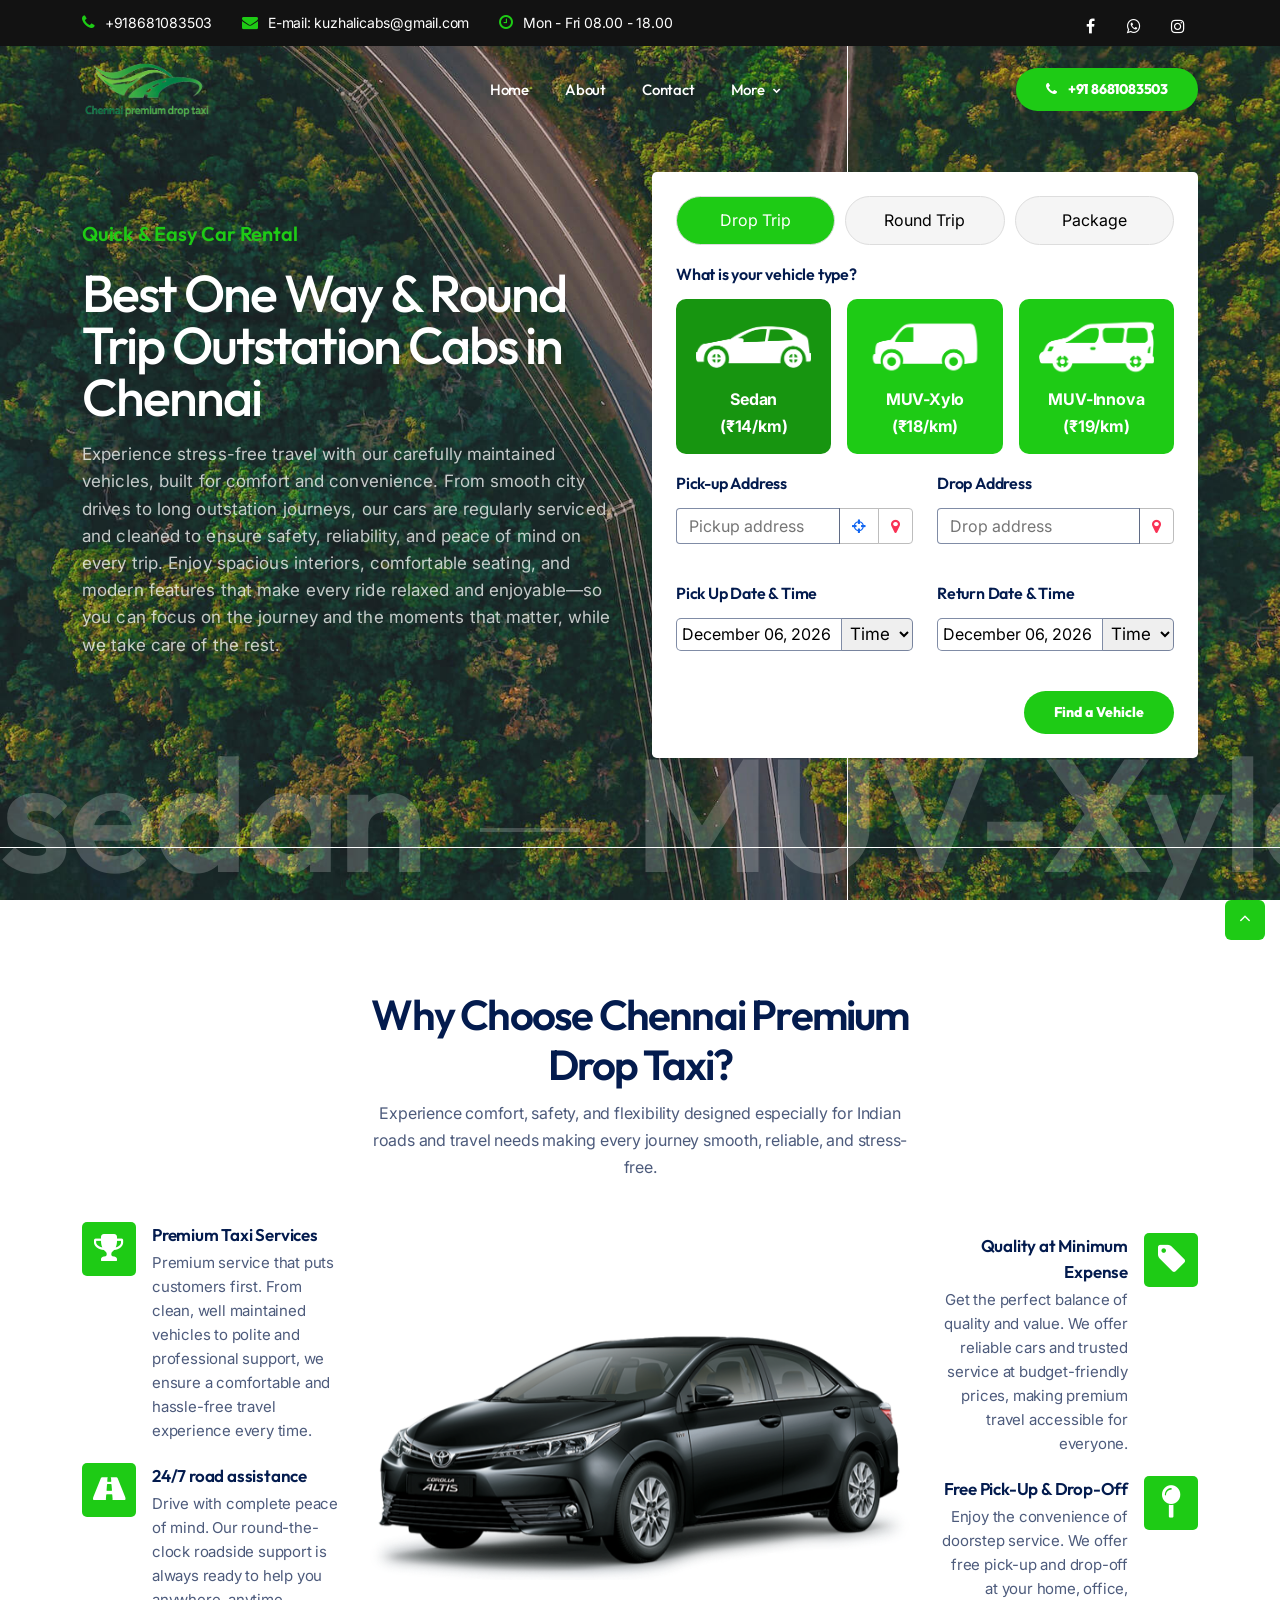
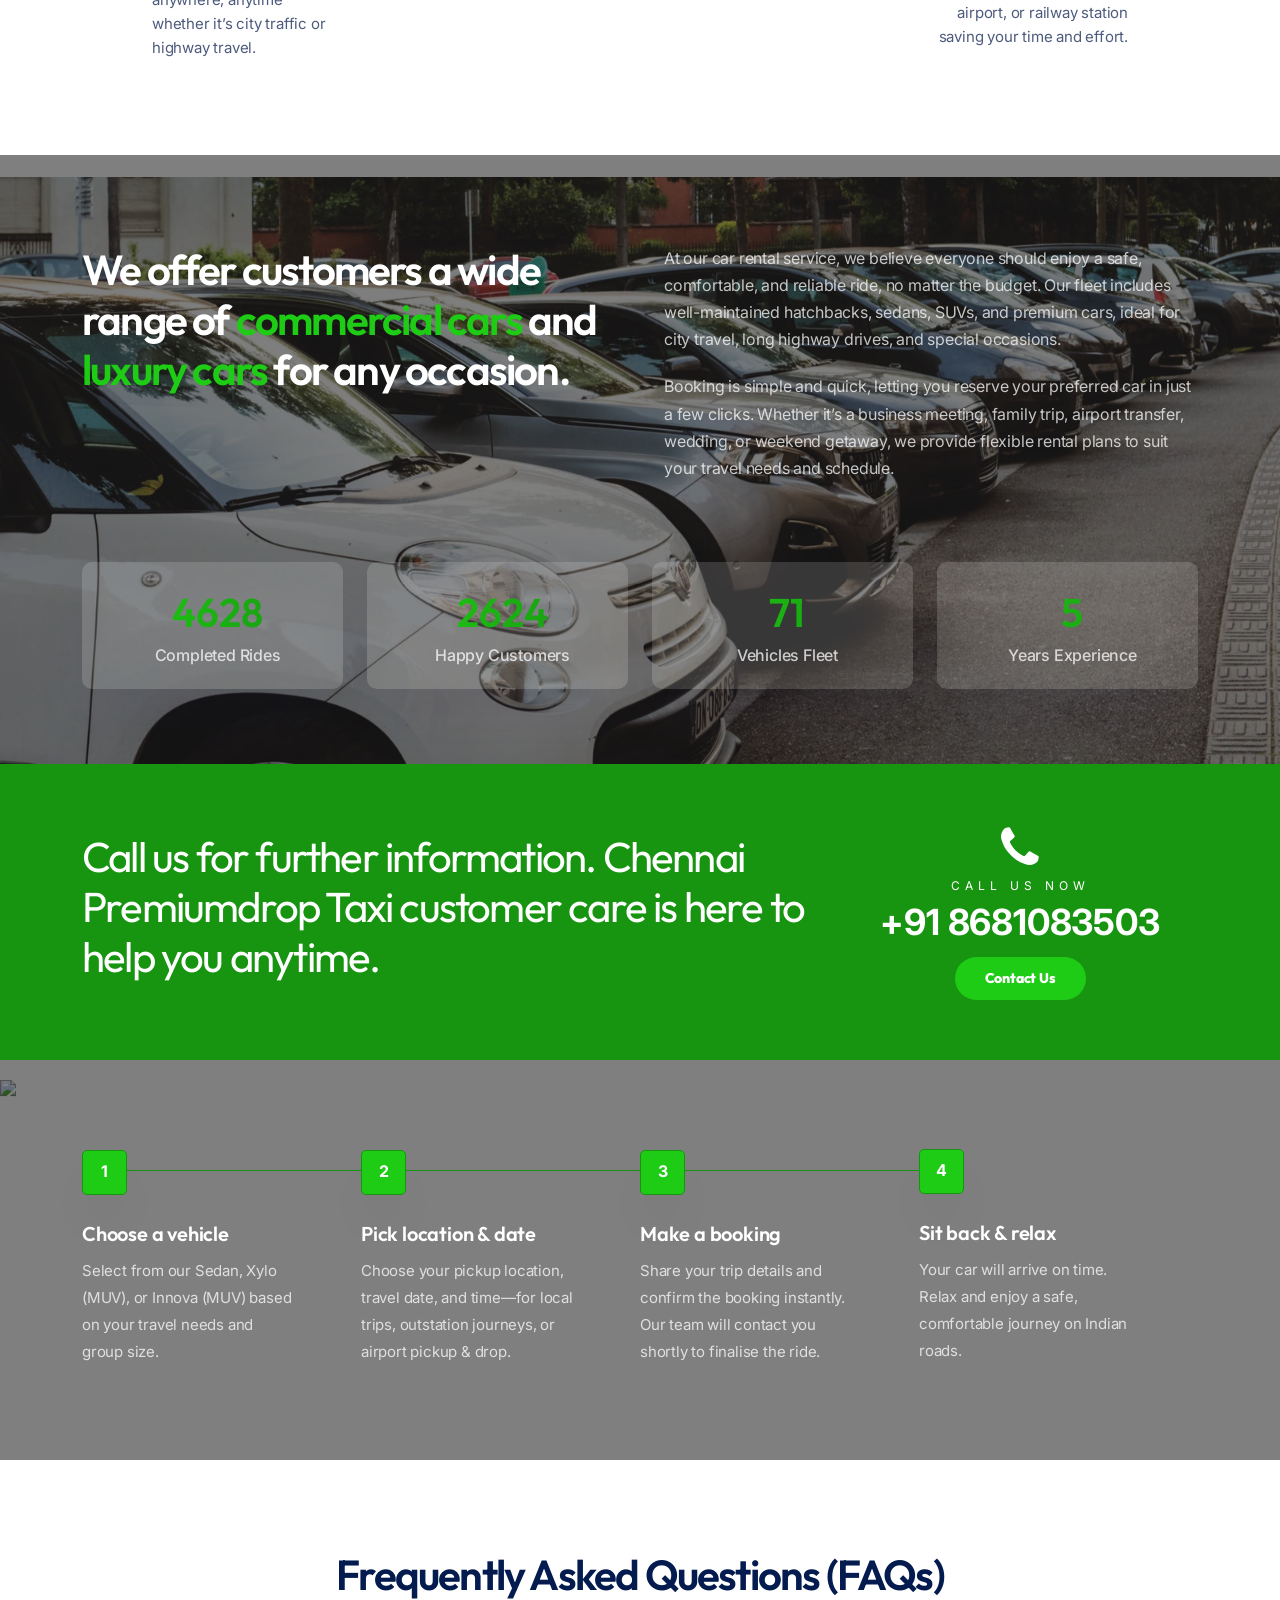
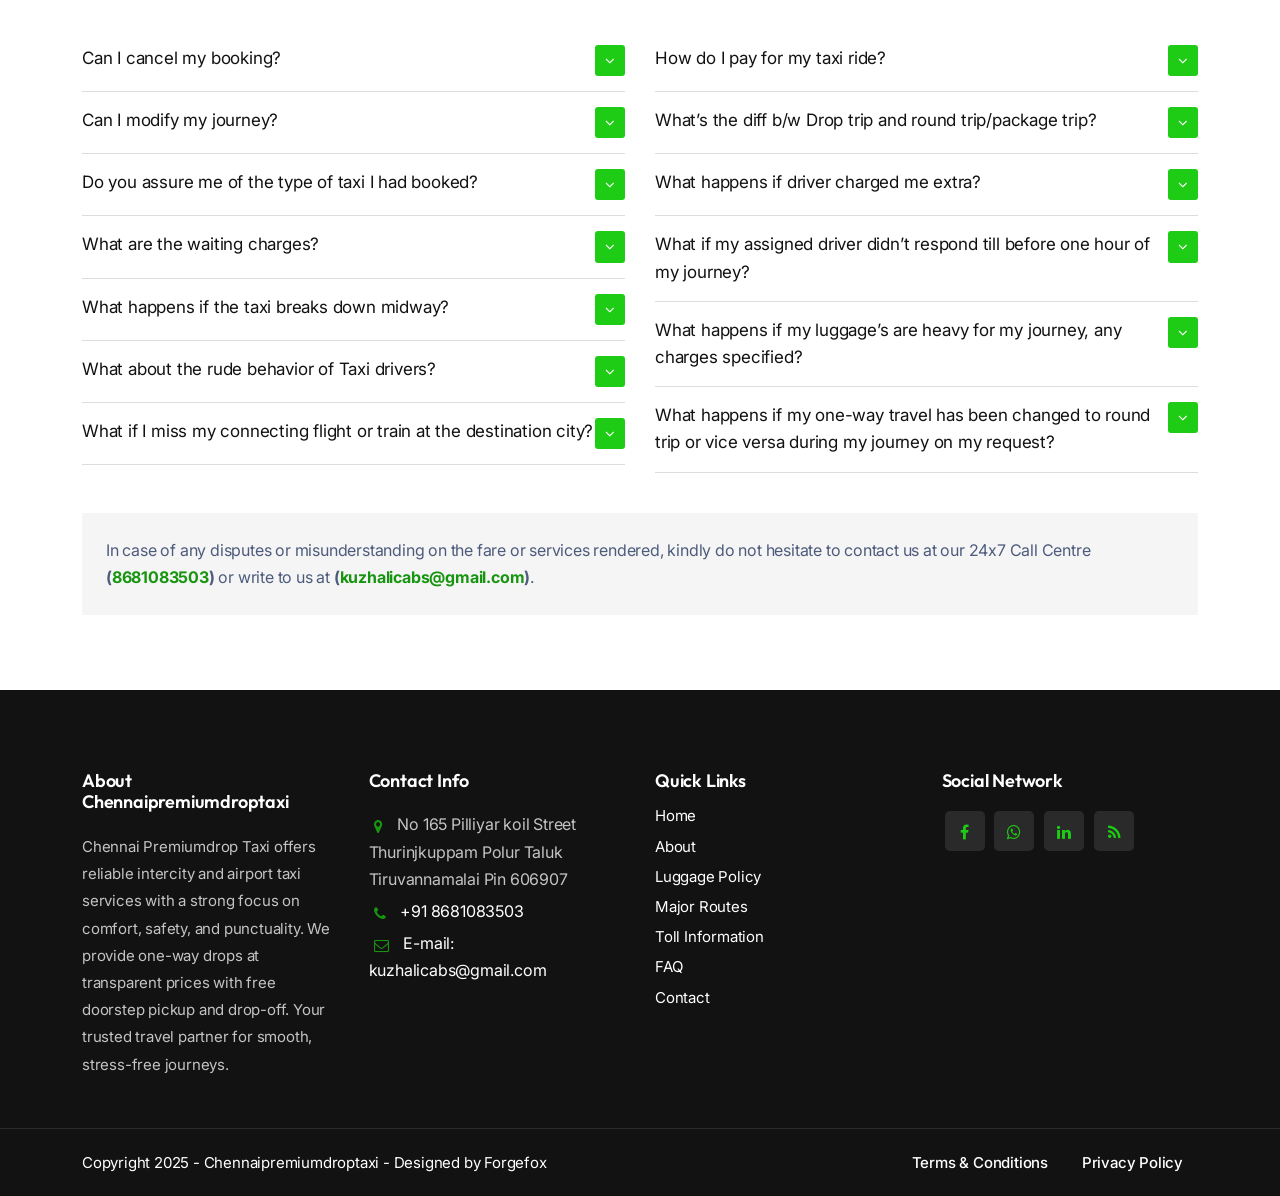
==== commit f8d66faf: "feat: Introduce booking popup functionality, enhance autocomplete with "Enter" key support and impro" ====
--- a/index.html
+++ b/index.html
@@ -275,7 +275,7 @@
 
                                             <div class="col-lg-12 mb20">
                                                 <div class="main-map-wrapper"
-                                                    style="display: none; height: 300px; width: 100%; border-radius: 10px; border: 1px solid #ddd; overflow: hidden; margin-bottom: 20px;">
+                                                    style="display: none; height: 250px; width: 100%; border-radius: 10px; border: 1px solid #ddd; overflow: hidden; margin-bottom: 20px;">
                                                     <div id="main-map-canvas" style="height: 100%; width: 100%;"></div>
                                                 </div>
                                             </div>
@@ -1499,6 +1499,29 @@
                     return;
                 }
 
+                input.addEventListener("keydown", (e) => {
+                    if (e.key === "Enter") {
+                        e.preventDefault();
+                        const q = input.value.trim();
+                        if (q.length >= 2 && !coordsStore[inputId]) {
+                            performSearch(q, (results) => {
+                                if (results.length > 0) {
+                                    // Pick the best match automatically
+                                    const sortedResults = results.map(city => ({
+                                        city: city,
+                                        score: getSimilarityScore(q, city.properties.name)
+                                    })).sort((a, b) => b.score - a.score);
+
+                                    if (sortedResults[0].score > 20) {
+                                        selectCity(input, sortedResults[0].city, true);
+                                    }
+                                }
+                            });
+                        }
+                        closeDropdown();
+                    }
+                });
+
                 timer = setTimeout(() => {
                     performSearch(q, (results) => {
                         renderDropdown(input, results, q);
@@ -1509,7 +1532,6 @@
             // Handle manual typing/blur
             input.addEventListener("blur", () => {
                 setTimeout(() => {
-                    const q = input.value.trim();
                     if (q.length >= 2 && !coordsStore[inputId]) {
                         // User typed manually but didn't select from dropdown.
                         // Attempt to find the best match automatically.
@@ -1518,11 +1540,11 @@
                                 // Sort by similarity score and pick the best match
                                 const sortedResults = results.map(city => ({
                                     city: city,
-                                    score: getSimilarityScore(q, city.properties.name)
+                                    score: getSimilarityScore(q, city.properties.name) || 0
                                 })).sort((a, b) => b.score - a.score);
 
-                                // Only auto-select if similarity is reasonable (score > 30)
-                                if (sortedResults[0].score > 30) {
+                                // Auto-select if similarity is reasonable
+                                if (sortedResults[0].score > 20) {
                                     selectCity(input, sortedResults[0].city, true);
                                 }
                             }
@@ -1560,12 +1582,7 @@
                 .then(data => {
                     let apiResults = data.features.filter(item => {
                         const p = item.properties || {};
-                        const type = (p.type || "").toLowerCase();
-
-                        return (
-                            p.country === "India" &&
-                            ["city", "town", "village"].includes(type)
-                        );
+                        return p.country === "India";
                     });
 
                     // Merge local + API results, avoiding duplicates by name
@@ -1659,7 +1676,13 @@
            CITY SELECTION
         ================================ */
         function selectCity(input, city, isAutoSelected = false) {
-            input.value = city.properties.name;
+            const props = city.properties;
+            const district = props.city || props.district || props.county || props.state_district || props.state || "";
+
+            // Format a more descriptive name for the input field
+            const descriptiveName = city.properties.name + (district ? `, ${district}` : "");
+
+            input.value = descriptiveName;
             const lat = city.geometry.coordinates[1];
             const lng = city.geometry.coordinates[0];
 
@@ -1667,7 +1690,6 @@
 
             // Update Map if visible
             const formType = input.id.includes('round') ? 'round' : 'drop';
-            const canvasId = formType === 'round' ? 'main-map-canvas-round' : 'main-map-canvas';
             const wrapperClass = formType === 'round' ? '.main-map-wrapper-round' : '.main-map-wrapper';
 
             // Show map container if it was hidden
@@ -1710,7 +1732,7 @@
 
                 // Get district/county information - try multiple property names
                 const props = city.properties;
-                const district = props.district || props.county || props.state_district ||
+                const district = props.city || props.district || props.county || props.state_district ||
                     props.postcode || props.state || "";
 
                 // Debug: Log properties for duplicate cities
@@ -1733,14 +1755,9 @@
                     displayText = cityName;
                 }
 
-                // Add district if duplicate name exists
-                if (isDuplicate && district) {
-                    div.innerHTML = `${displayText} <span style="color: #999; font-size: 0.9em;">(${district})</span>`;
-                } else if (isDuplicate) {
-                    // If duplicate but no district, show coordinates as fallback
-                    const lat = city.geometry.coordinates[1].toFixed(2);
-                    const lng = city.geometry.coordinates[0].toFixed(2);
-                    div.innerHTML = `${displayText} <span style="color: #999; font-size: 0.9em;">(${lat}, ${lng})</span>`;
+                // Add secondary info if available
+                if (district) {
+                    div.innerHTML = `${displayText} <span style="color: #999; font-size: 0.9em; font-weight: normal;">(${district})</span>`;
                 } else {
                     div.innerHTML = displayText;
                 }
@@ -1774,34 +1791,47 @@
             }
         }
 
-        function checkAndCalculateDistance(changedInputId) {
-            // Drop Trip Form
-            if (changedInputId === "autocomplete" || changedInputId === "autocomplete2") {
-                if (coordsStore["autocomplete"] && coordsStore["autocomplete2"]) {
-                    const km = calculateDistance(
-                        coordsStore["autocomplete"].lat, coordsStore["autocomplete"].lng,
-                        coordsStore["autocomplete2"].lat, coordsStore["autocomplete2"].lng
-                    );
-                    showDistance(km, "distanceOutput");
-                } else {
-                    // Clear distance if one of the inputs is not set
-                    const out = document.getElementById("distanceOutput");
-                    if (out) out.textContent = "";
+        async function checkAndCalculateDistance(changedInputId) {
+            const isRound = changedInputId.includes('round');
+            const prefix = isRound ? "round-autocomplete-" : "autocomplete";
+            const outputId = isRound ? "round-distanceOutput" : "distanceOutput";
+
+            const fromId = isRound ? "round-autocomplete-from" : "autocomplete";
+            const toId = isRound ? "round-autocomplete-to" : "autocomplete2";
+
+            if (coordsStore[fromId] && coordsStore[toId]) {
+                const out = document.getElementById(outputId);
+                if (out) out.innerHTML = `<i class="fa fa-spinner fa-spin"></i> Calculating distance...`;
+
+                try {
+                    const lat1 = coordsStore[fromId].lat;
+                    const lon1 = coordsStore[fromId].lng;
+                    const lat2 = coordsStore[toId].lat;
+                    const lon2 = coordsStore[toId].lng;
+
+                    // Fetch actual road distance from OSRM
+                    const response = await fetch(`https://router.project-osrm.org/route/v1/driving/${lon1},${lat1};${lon2},${lat2}?overview=false`);
+                    const data = await response.json();
+
+                    let km = 0;
+                    if (data.routes && data.routes.length > 0) {
+                        km = data.routes[0].distance / 1000; // meters to km
+                    } else {
+                        // Fallback to straight line with 30% extra for roads if API fails
+                        const straightKm = calculateDistance(lat1, lon1, lat2, lon2);
+                        km = straightKm * 1.3;
+                    }
+
+                    showDistance(km, outputId);
+                } catch (error) {
+                    console.error("Routing error:", error);
+                    // Fallback to straight line with 30% extra
+                    const km = calculateDistance(coordsStore[fromId].lat, coordsStore[fromId].lng, coordsStore[toId].lat, coordsStore[toId].lng) * 1.3;
+                    showDistance(km, outputId);
                 }
-            }
-            // Round Trip Form
-            if (changedInputId === "round-autocomplete-from" || changedInputId === "round-autocomplete-to") {
-                if (coordsStore["round-autocomplete-from"] && coordsStore["round-autocomplete-to"]) {
-                    const km = calculateDistance(
-                        coordsStore["round-autocomplete-from"].lat, coordsStore["round-autocomplete-from"].lng,
-                        coordsStore["round-autocomplete-to"].lat, coordsStore["round-autocomplete-to"].lng
-                    );
-                    showDistance(km, "round-distanceOutput");
-                } else {
-                    // Clear distance if one of the inputs is not set
-                    const out = document.getElementById("round-distanceOutput");
-                    if (out) out.textContent = "";
-                }
+            } else {
+                const out = document.getElementById(outputId);
+                if (out) out.textContent = "";
             }
         }
 
@@ -2024,11 +2054,25 @@
         }
 
         function reverseGeocode(latlng, targetId) {
-            fetch(`https://nominatim.openstreetmap.org/reverse?format=json&lat=${latlng.lat}&lon=${latlng.lng}&zoom=18`)
+            fetch(`https://nominatim.openstreetmap.org/reverse?format=json&lat=${latlng.lat}&lon=${latlng.lng}&zoom=18&addressdetails=1`)
                 .then(r => r.json())
                 .then(data => {
-                    if (data && data.display_name) {
-                        document.getElementById(targetId).value = data.display_name;
+                    if (data && data.address) {
+                        const a = data.address;
+                        // Build a cleaner name: Road/Suburb + City/Town + State
+                        const main = a.amenity || a.road || a.suburb || a.neighbourhood || "";
+                        const city = a.city || a.town || a.village || a.district || "";
+                        const state = a.state || "";
+
+                        let name = "";
+                        if (main) name += main;
+                        if (city && name) name += ", " + city;
+                        else if (city) name = city;
+
+                        // Fallback to display_name if we couldn't build a small one
+                        const finalName = name || data.display_name.split(',').slice(0, 3).join(',');
+
+                        document.getElementById(targetId).value = finalName;
                         coordsStore[targetId] = { lat: latlng.lat, lng: latlng.lng };
                         checkAndCalculateDistance(targetId);
                     }
@@ -2038,20 +2082,39 @@
         // Event Listeners for main map
         $('.main-btn-map').on('click', function () {
             activeInputId = $(this).attr('data-target');
-            const wrapper = $(this).hasClass('round-trip-btn') || activeInputId.includes('round') ? '.main-map-wrapper-round' : '.main-map-wrapper';
+            const input = document.getElementById(activeInputId);
+            const wrapper = activeInputId.includes('round') ? '.main-map-wrapper-round' : '.main-map-wrapper';
             const $wrapper = $(wrapper);
 
             if ($wrapper.is(':visible') && activeInputId === previousTarget) {
                 $wrapper.slideUp();
             } else {
                 $wrapper.slideDown();
-                if (activeInputId.includes('round')) initMainMapRound();
+                const isRound = activeInputId.includes('round');
+                if (isRound) initMainMapRound();
                 else initMainMap();
 
                 setTimeout(() => {
-                    if (activeInputId.includes('round')) mainMapRound.invalidateSize();
+                    if (isRound) mainMapRound.invalidateSize();
                     else mainMap.invalidateSize();
-                }, 100);
+
+                    // If input has value but no coords, try to geocode it now
+                    const q = input.value.trim();
+                    if (q.length >= 2 && !coordsStore[activeInputId]) {
+                        performSearch(q, (results) => {
+                            if (results.length > 0) {
+                                // Pick the best match
+                                const city = results[0];
+                                const lat = city.geometry.coordinates[1];
+                                const lng = city.geometry.coordinates[0];
+
+                                coordsStore[activeInputId] = { lat, lng };
+                                if (isRound) placeMainMarkerRound(activeInputId, { lat, lng });
+                                else placeMainMarker(activeInputId, { lat, lng });
+                            }
+                        });
+                    }
+                }, 200);
             }
             previousTarget = activeInputId;
         });
@@ -2065,7 +2128,11 @@
                 navigator.geolocation.getCurrentPosition((pos) => {
                     $(this).find('i').removeClass('fa-spin');
                     const coords = { lat: pos.coords.latitude, lng: pos.coords.longitude };
-                    updateMainMap(target, coords);
+                    if (target.includes('round')) {
+                        updateMainMapRound(target, coords);
+                    } else {
+                        updateMainMap(target, coords);
+                    }
                 }, () => {
                     $(this).find('i').removeClass('fa-spin');
                     alert("Geolocation failed");
@@ -2553,31 +2620,18 @@
                                 <label class="form-label">Pick-up Address</label>
                                 <div class="input-group">
                                     <input type="text" name="pickup_address" id="modal-pickup-address"
-                                        class="form-control" placeholder="Pick-up Address">
-                                    <span class="input-group-text bg-white pointer" id="modal-btn-locate"
-                                        title="Use Current Location"><i
-                                            class="fa fa-crosshairs text-primary"></i></span>
-                                    <span class="input-group-text bg-white pointer" id="modal-btn-map"
-                                        title="Pick from Map"><i class="fa fa-map-marker text-danger"></i></span>
+                                        class="form-control" placeholder="Pick-up Address" readonly>
                                 </div>
                             </div>
                             <div class="col-md-6 mb-3">
                                 <label class="form-label">Drop Address</label>
                                 <div class="input-group">
                                     <input type="text" name="drop_address" id="modal-drop-address" class="form-control"
-                                        placeholder="Drop Address">
-                                    <span class="input-group-text bg-white pointer" id="modal-btn-map-drop"
-                                        title="Pick from Map"><i class="fa fa-map-marker text-danger"></i></span>
+                                        placeholder="Drop Address" readonly>
                                 </div>
                             </div>
 
-                            <!-- Map Container -->
-                            <div class="col-12">
-                                <div id="modal-map-container"
-                                    style="display: none; height: 300px; width: 100%; margin-top: 10px; border-radius: 10px; border: 1px solid #ddd; overflow: hidden;">
-                                    <div id="modal-map-canvas" style="height: 100%; width: 100%;"></div>
-                                </div>
-                            </div>
+
 
                             <!-- Distance and Price Display in Modal -->
                             <div class="col-12 text-center">
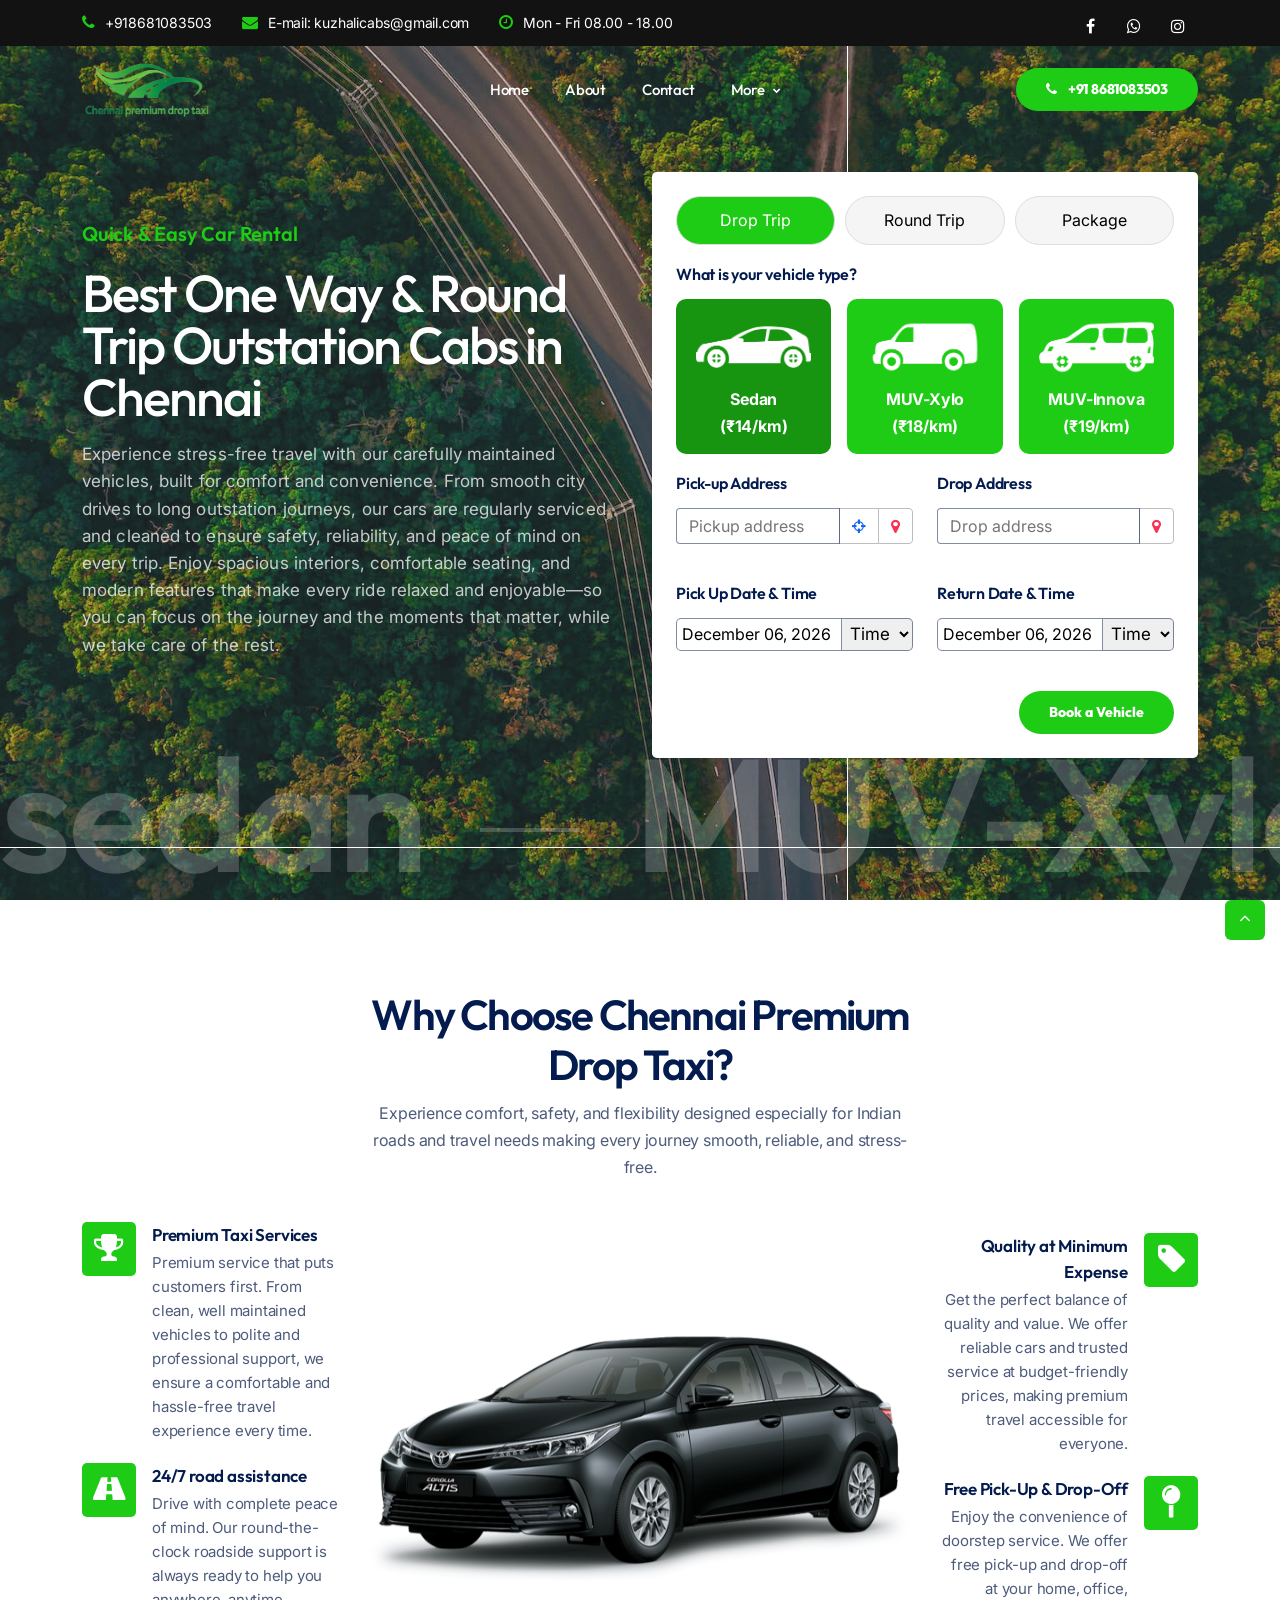
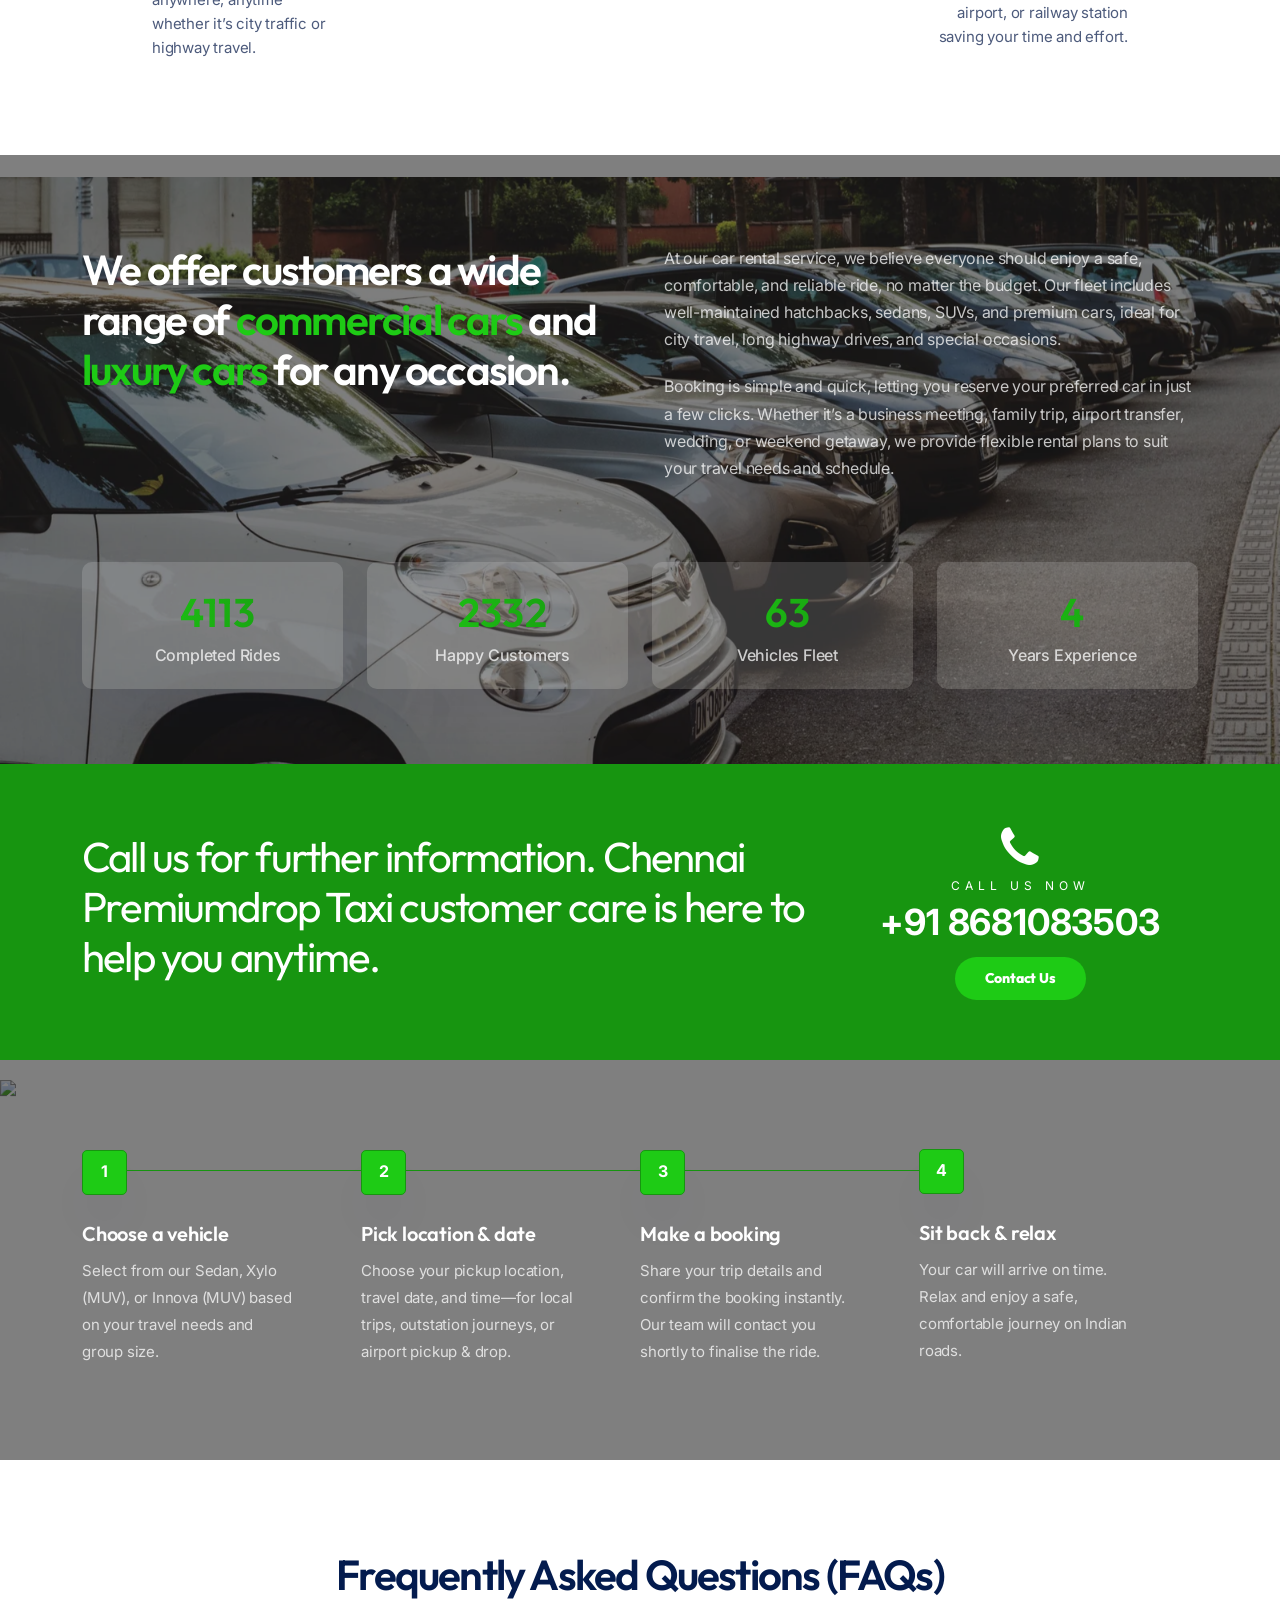
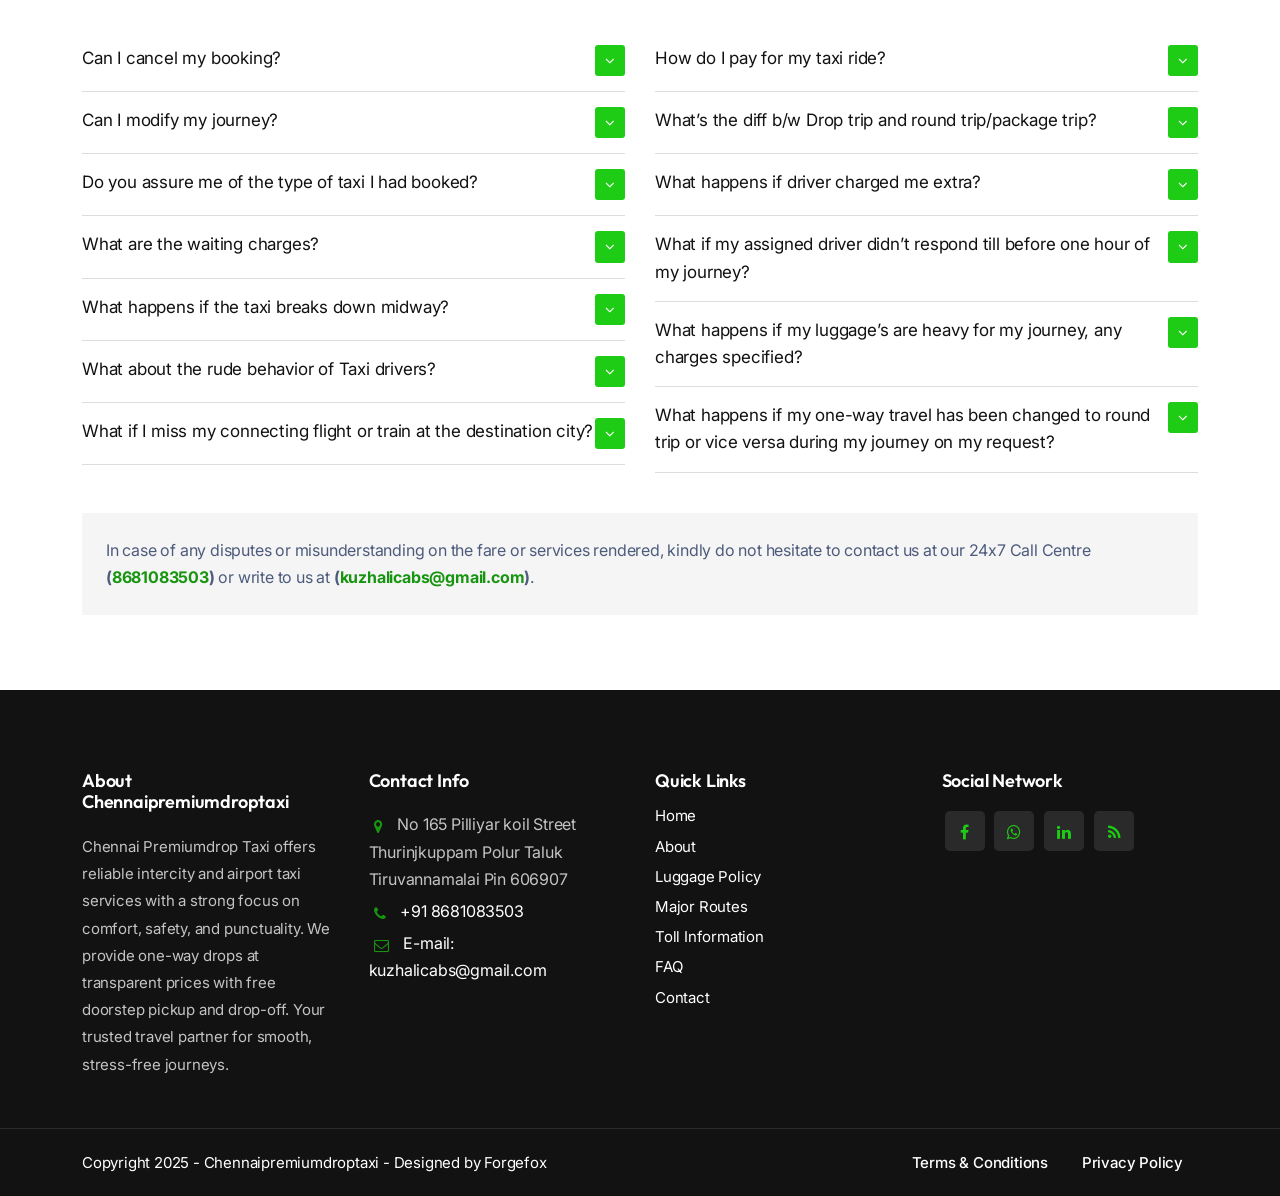
==== commit 1bbacedd: "feat: Update vehicle search button text from 'Find a Vehicle' to 'Book a Vehicle'." ====
--- a/index.html
+++ b/index.html
@@ -407,7 +407,7 @@
                                             </div>
                                         </div>
 
-                                        <input type='submit' id='btn-submit-drop' value='Find a Vehicle'
+                                        <input type='submit' id='btn-submit-drop' value='Book a Vehicle'
                                             class="btn-main pull-right">
 
                                         <div class="clearfix"></div>
